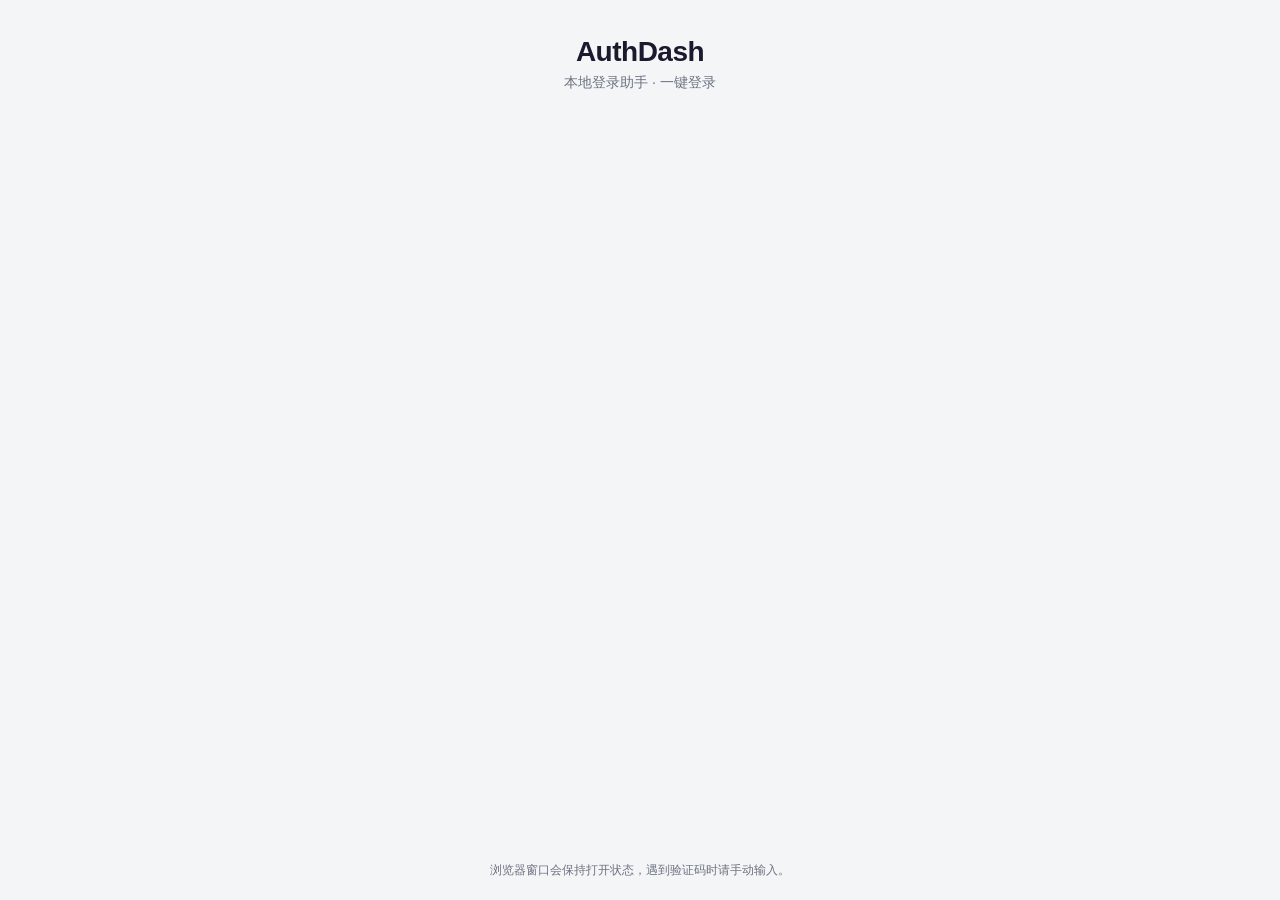
==== templates/index.html @ 9e42726c "feat: 完成 AuthDash 第一版核心资产存盘" ====
<!DOCTYPE html>
<html lang="zh-CN">
<head>
  <meta charset="UTF-8">
  <meta name="viewport" content="width=device-width, initial-scale=1.0">
  <title>AuthDash &middot; 登录助手</title>
  <link rel="stylesheet" href="/static/style.css">
</head>
<body>
  <header>
    <h1>AuthDash</h1>
    <p class="subtitle">本地登录助手 &middot; 一键登录</p>
  </header>

  <main>
    <div class="regions" id="site-regions">
<!-- REGIONS_PLACEHOLDER -->
    </div>
  </main>

  <footer>
    <p>浏览器窗口会保持打开状态，遇到验证码时请手动输入。</p>
  </footer>

  <div id="toast" class="toast hidden"></div>

  <script>
    function showToast(msg, type) {
      const el = document.getElementById('toast');
      el.textContent = msg;
      el.className = 'toast ' + type + ' show';
      setTimeout(() => { el.className = 'toast hidden'; }, 4000);
    }

    function toggleRegion(id) {
      const el = document.getElementById('region-' + id);
      const arrow = document.getElementById('arrow-' + id);
      if (!el) return;
      const isCollapsed = el.classList.toggle('collapsed');
      arrow.textContent = isCollapsed ? '▶' : '▼';
    }

    document.querySelectorAll('.card').forEach(card => {
      card.addEventListener('click', async () => {
        if (card.classList.contains('loading')) return;

        const siteId = card.dataset.siteId;
        const siteType = card.dataset.type;
        const endpoint = siteType === 'app' ? '/api/app-launch/' : '/api/login/';

        card.classList.add('loading');

        try {
          const resp = await fetch(endpoint + encodeURIComponent(siteId), { method: 'POST' });
          const data = await resp.json();
          if (resp.ok) {
            showToast('✅ ' + data.message, 'success');
          } else {
            showToast('❌ ' + (data.detail || '请求失败'), 'error');
          }
        } catch (err) {
          showToast('❌ 网络错误：' + err.message, 'error');
        } finally {
          card.classList.remove('loading');
        }
      });
    });
  </script>
</body>
</html>
---- static/style.css ----
/* ================================================================
   AuthDash — 极简面板样式 v2
   ================================================================ */

:root {
  --bg: #f4f5f7;
  --card-bg: #ffffff;
  --text: #1a1a2e;
  --text-secondary: #6b7280;
  --primary: #4361ee;
  --primary-hover: #3a56d4;
  --orange: #e67e22;
  --orange-hover: #d35400;
  --success: #06d6a0;
  --error: #ef476f;
  --border-radius: 12px;
  --shadow: 0 1px 3px rgba(0,0,0,0.08), 0 1px 2px rgba(0,0,0,0.06);
  --shadow-hover: 0 6px 20px rgba(0,0,0,0.12);
}

* {
  margin: 0;
  padding: 0;
  box-sizing: border-box;
}

body {
  font-family: -apple-system, BlinkMacSystemFont, "Segoe UI", Roboto, "Noto Sans SC", sans-serif;
  background: var(--bg);
  color: var(--text);
  min-height: 100vh;
  display: flex;
  flex-direction: column;
}

/* ---- Header ---- */
header {
  text-align: center;
  padding: 36px 16px 20px;
}

header h1 {
  font-size: 28px;
  font-weight: 700;
  letter-spacing: -0.5px;
}

.subtitle {
  color: var(--text-secondary);
  margin-top: 6px;
  font-size: 14px;
}

/* ---- Main ---- */
main {
  flex: 1;
  max-width: 600px;
  width: 100%;
  margin: 0 auto;
  padding: 0 16px 40px;
}

/* ---- Grid ---- */
.grid {
  display: grid;
  grid-template-columns: repeat(auto-fill, minmax(130px, 1fr));
  gap: 10px;
}

/* ---- Card (clickable tile) ---- */
.card {
  position: relative;
  background: var(--primary);
  color: #fff;
  border-radius: 10px;
  box-shadow: var(--shadow);
  cursor: pointer;
  user-select: none;
  transition: background 0.2s ease, transform 0.15s ease, box-shadow 0.2s ease;
  display: flex;
  align-items: center;
  justify-content: center;
  min-height: 68px;
  padding: 10px 14px;
}

.card:hover {
  background: var(--primary-hover);
  transform: translateY(-2px);
  box-shadow: var(--shadow-hover);
}

.card:active {
  transform: translateY(0);
}

/* ---- Card variant: orange ---- */
.card-orange {
  background: var(--orange);
}

.card-orange:hover {
  background: var(--orange-hover);
}

/* ---- Card loading state ---- */
.card.loading {
  pointer-events: none;
  opacity: 0.7;
}

.card.loading::after {
  content: "";
  width: 20px;
  height: 20px;
  border: 2px solid rgba(255,255,255,0.3);
  border-top-color: #fff;
  border-radius: 50%;
  animation: spin 0.6s linear infinite;
  position: absolute;
}

.card-body {
  text-align: center;
  position: relative;
}

.card-title {
  font-size: 16px;
  font-weight: 600;
  line-height: 1.3;
}

.card-sub {
  font-size: 13px;
  opacity: 0.85;
  margin-top: 1px;
}

/* ---- Regions accordion ---- */
.regions {
  display: flex;
  flex-direction: column;
  gap: 12px;
}

.region {
  background: var(--card-bg);
  border-radius: var(--border-radius);
  box-shadow: var(--shadow);
  overflow: hidden;
}

.region-header {
  display: flex;
  justify-content: space-between;
  align-items: center;
  padding: 12px 16px;
  cursor: pointer;
  user-select: none;
  transition: background 0.15s ease;
}

.region-header:hover {
  background: #f0f1f3;
}

.region-header h2 {
  font-size: 16px;
  font-weight: 600;
}

.region-arrow {
  font-size: 12px;
  color: var(--text-secondary);
}

.region-content {
  padding: 0 16px 16px;
  transition: max-height 0.25s ease, opacity 0.2s ease, padding 0.2s ease;
  max-height: 2000px;
  opacity: 1;
  overflow: hidden;
}

.region-content.collapsed {
  max-height: 0;
  padding-top: 0;
  padding-bottom: 0;
  opacity: 0;
}

.region-empty {
  text-align: center;
  padding: 32px 0;
  color: var(--text-secondary);
  font-size: 13px;
}

/* ---- Toast ---- */
.toast {
  position: fixed;
  bottom: 32px;
  left: 50%;
  transform: translateX(-50%);
  padding: 12px 24px;
  border-radius: 8px;
  font-size: 14px;
  font-weight: 500;
  color: #fff;
  z-index: 999;
  transition: opacity 0.35s ease, transform 0.35s ease;
  pointer-events: none;
}

.toast.hidden {
  opacity: 0;
  transform: translateX(-50%) translateY(12px);
}

.toast.show {
  opacity: 1;
  transform: translateX(-50%) translateY(0);
}

.toast.success {
  background: var(--success);
}

.toast.error {
  background: var(--error);
}

/* ---- Footer ---- */
footer {
  text-align: center;
  padding: 20px 16px;
  color: var(--text-secondary);
  font-size: 12px;
  line-height: 1.6;
}

/* ---- Animations ---- */
@keyframes spin {
  to { transform: rotate(360deg); }
}

/* ---- Responsive ---- */
@media (max-width: 480px) {
  .grid {
    grid-template-columns: 1fr 1fr;
  }
  header h1 {
    font-size: 22px;
  }
}
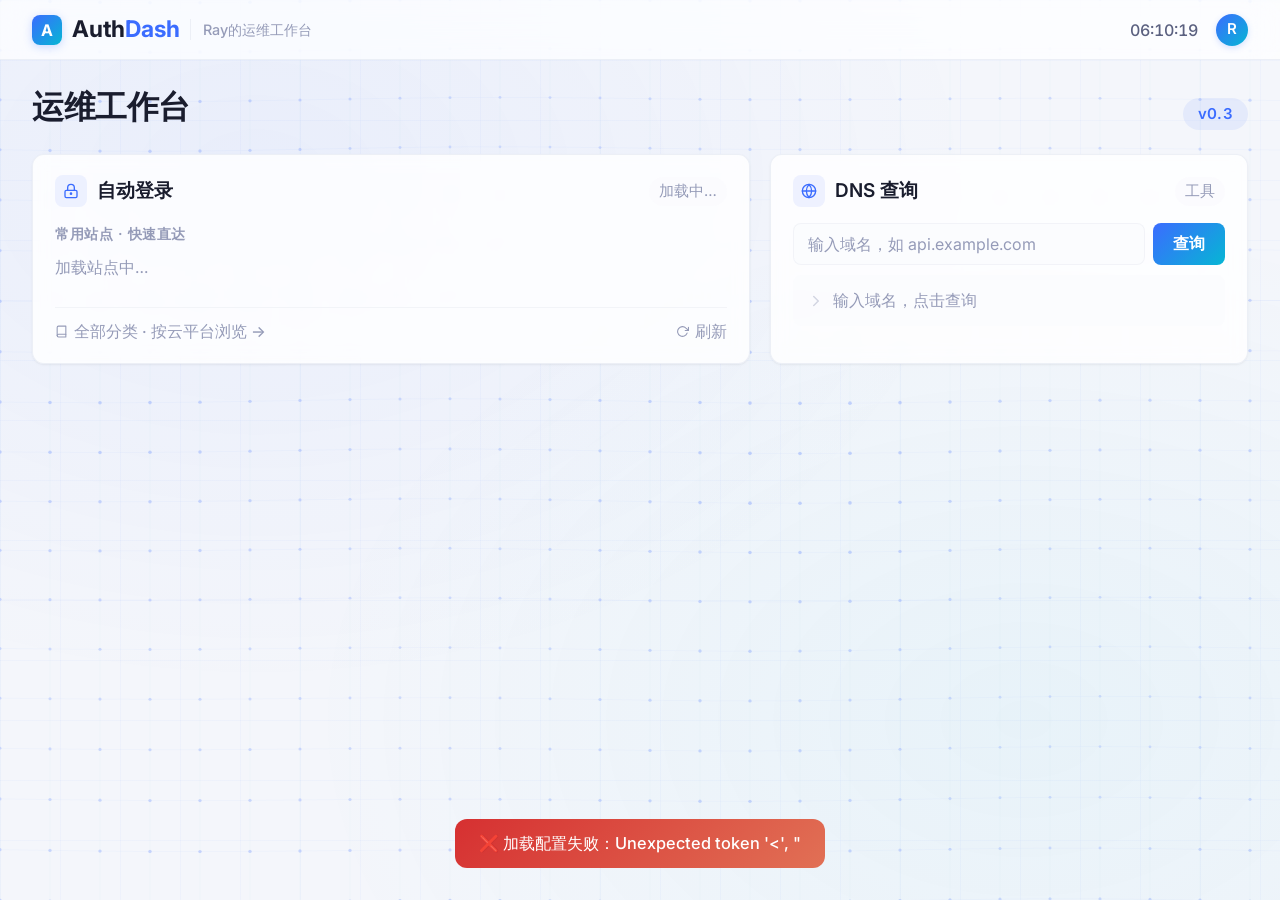
==== commit 6ef4c996: "新增UI设计，增加DNS 查询" ====
--- a/templates/index.html
+++ b/templates/index.html
@@ -1,70 +1,572 @@
 <!DOCTYPE html>
 <html lang="zh-CN">
 <head>
-  <meta charset="UTF-8">
-  <meta name="viewport" content="width=device-width, initial-scale=1.0">
-  <title>AuthDash &middot; 登录助手</title>
-  <link rel="stylesheet" href="/static/style.css">
+<meta charset="UTF-8">
+<meta name="viewport" content="width=device-width, initial-scale=1.0">
+<title>AuthDash · Ray的运维工作台</title>
+<link rel="preconnect" href="https://fonts.googleapis.com">
+<link href="https://fonts.googleapis.com/css2?family=Inter:wght@400;500;600;700;800;900&display=swap" rel="stylesheet">
+<link rel="stylesheet" href="/static/style.css">
 </head>
 <body>
-  <header>
-    <h1>AuthDash</h1>
-    <p class="subtitle">本地登录助手 &middot; 一键登录</p>
+
+<canvas id="wave-canvas"></canvas>
+
+<div id="app">
+  <!-- ===== Topbar ===== -->
+  <header class="topbar">
+    <div class="topbar-left">
+      <div class="logo">
+        <div class="logo-icon">A</div>
+        <span>Auth<span class="accent-text">Dash</span></span>
+        <div class="logo-sub">Ray的运维工作台</div>
+      </div>
+    </div>
+    <div class="topbar-right">
+      <span class="topbar-time" id="clock">--:--:--</span>
+      <div class="topbar-avatar">R</div>
+    </div>
   </header>
 
-  <main>
-    <div class="regions" id="site-regions">
-<!-- REGIONS_PLACEHOLDER -->
+  <!-- ===== Main ===== -->
+  <main class="main">
+
+    <!-- ===== View: Dashboard ===== -->
+    <div id="view-dashboard" class="view active">
+      <div class="page-header">
+        <div>
+          <h1 class="page-title">运维工作台</h1>
+          <p class="page-sub"></p>
+        </div>
+        <div class="page-header-right">
+          <span class="badge">v0.3</span>
+        </div>
+      </div>
+
+      <div class="grid">
+        <!-- Auto-Login -->
+        <div class="card" id="card-autologin">
+          <div class="card-header">
+            <div class="card-title-group">
+              <div class="card-icon">
+                <svg viewBox="0 0 24 24" fill="none" stroke="currentColor" stroke-width="2" stroke-linecap="round" stroke-linejoin="round"><rect x="3" y="11" width="18" height="11" rx="2" ry="2"/><path d="M7 11V7a5 5 0 0110 0v4"/><circle cx="12" cy="16" r="1"/></svg>
+              </div>
+              <div class="card-title">自动登录</div>
+            </div>
+            <span class="card-count" id="autologin-count">加载中…</span>
+          </div>
+          <div class="section-label-sm">常用站点 · 快速直达</div>
+          <div class="site-chips" id="site-chips">
+            <div class="loading-pulse">加载站点中…</div>
+          </div>
+          <div class="card-footer-link">
+            <a id="btn-show-sites">
+              <svg width="14" height="14" viewBox="0 0 24 24" fill="none" stroke="currentColor" stroke-width="2" stroke-linecap="round" stroke-linejoin="round"><path d="M4 19.5A2.5 2.5 0 016.5 17H20"/><path d="M6.5 2H20v20H6.5A2.5 2.5 0 014 19.5v-15A2.5 2.5 0 016.5 2z"/></svg>
+              全部分类 · 按云平台浏览 →
+            </a>
+            <a id="btn-refresh">
+              <svg width="14" height="14" viewBox="0 0 24 24" fill="none" stroke="currentColor" stroke-width="2" stroke-linecap="round" stroke-linejoin="round"><polyline points="23 4 23 10 17 10"/><path d="M20.49 15a9 9 0 11-2.12-9.36L23 10"/></svg>
+              刷新
+            </a>
+          </div>
+        </div>
+
+        <!-- DNS Query -->
+        <div class="card">
+          <div class="card-header">
+            <div class="card-title-group">
+              <div class="card-icon">
+                <svg viewBox="0 0 24 24" fill="none" stroke="currentColor" stroke-width="2" stroke-linecap="round" stroke-linejoin="round"><circle cx="12" cy="12" r="10"/><path d="M2 12h20"/><path d="M12 2a15.3 15.3 0 014 10 15.3 15.3 0 01-4 10 15.3 15.3 0 01-4-10 15.3 15.3 0 014-10z"/></svg>
+              </div>
+              <div class="card-title">DNS 查询</div>
+            </div>
+            <span class="card-count">工具</span>
+          </div>
+          <div class="dns-input-row">
+            <input type="text" id="dns-input" placeholder="输入域名，如 api.example.com">
+            <button class="btn-primary" id="dns-btn">查询</button>
+          </div>
+          <div class="dns-result" id="dns-result">
+            <div class="placeholder">
+              <svg width="18" height="18" viewBox="0 0 24 24" fill="none" stroke="currentColor" stroke-width="2" stroke-linecap="round" stroke-linejoin="round"><polyline points="9 18 15 12 9 6"/></svg>
+              <span>输入域名，点击查询</span>
+            </div>
+          </div>
+        </div>
+      </div>
     </div>
+
+    <!-- ===== View: Site List ===== -->
+    <div id="view-sites" class="view">
+      <div class="page-header">
+        <div class="page-header-left">
+          <a class="back-btn" id="btn-back-dashboard">
+            <svg width="18" height="18" viewBox="0 0 24 24" fill="none" stroke="currentColor" stroke-width="2" stroke-linecap="round" stroke-linejoin="round"><polyline points="15 18 9 12 15 6"/></svg>
+            返回工作台
+          </a>
+          <div>
+            <h1 class="page-title">自动登录</h1>
+            <p class="page-sub">选择站点 · 自动填充凭证</p>
+          </div>
+        </div>
+        <div class="page-header-right">
+          <span class="badge" id="sites-count-badge">-- 站点</span>
+        </div>
+      </div>
+
+      <div class="regions" id="site-regions">
+        <div class="loading-pulse">加载站点列表…</div>
+      </div>
+    </div>
+
   </main>
 
-  <footer>
-    <p>浏览器窗口会保持打开状态，遇到验证码时请手动输入。</p>
-  </footer>
-
-  <div id="toast" class="toast hidden"></div>
-
-  <script>
-    function showToast(msg, type) {
-      const el = document.getElementById('toast');
-      el.textContent = msg;
-      el.className = 'toast ' + type + ' show';
-      setTimeout(() => { el.className = 'toast hidden'; }, 4000);
-    }
-
-    function toggleRegion(id) {
-      const el = document.getElementById('region-' + id);
-      const arrow = document.getElementById('arrow-' + id);
-      if (!el) return;
-      const isCollapsed = el.classList.toggle('collapsed');
-      arrow.textContent = isCollapsed ? '▶' : '▼';
-    }
-
-    document.querySelectorAll('.card').forEach(card => {
-      card.addEventListener('click', async () => {
-        if (card.classList.contains('loading')) return;
-
-        const siteId = card.dataset.siteId;
-        const siteType = card.dataset.type;
-        const endpoint = siteType === 'app' ? '/api/app-launch/' : '/api/login/';
-
-        card.classList.add('loading');
-
-        try {
-          const resp = await fetch(endpoint + encodeURIComponent(siteId), { method: 'POST' });
-          const data = await resp.json();
-          if (resp.ok) {
-            showToast('✅ ' + data.message, 'success');
-          } else {
-            showToast('❌ ' + (data.detail || '请求失败'), 'error');
-          }
-        } catch (err) {
-          showToast('❌ 网络错误：' + err.message, 'error');
-        } finally {
-          card.classList.remove('loading');
+<!-- Toast -->
+<div id="toast" class="toast hidden"></div>
+
+<script>
+// ============================================================
+//  Wave Canvas — interactive particle mesh with click ripples
+// ============================================================
+(function() {
+  const canvas = document.getElementById('wave-canvas');
+  const ctx = canvas.getContext('2d');
+
+  let W, H, cols, rows;
+  let points = [];
+  let ripples = [];
+  let time = 0;
+  let mouseX = -9999, mouseY = -9999;
+
+  const SPACING = 50;
+
+  function resize() {
+    W = canvas.width = window.innerWidth;
+    H = canvas.height = window.innerHeight;
+    cols = Math.floor(W / SPACING) + 2;
+    rows = Math.floor(H / SPACING) + 2;
+    points = [];
+    for (let r = 0; r <= rows; r++) {
+      for (let c = 0; c <= cols; c++) {
+        points.push({ ox: c * SPACING, oy: r * SPACING, z: 0, vz: 0 });
+      }
+    }
+  }
+
+  function addRipple(x, y, strength) {
+    ripples.push({
+      cx: x, cy: y, radius: 0,
+      maxRadius: 200 + Math.random() * 40,
+      strength: strength || 5,
+      speed: 0.6 + Math.random() * 0.4,
+    });
+    if (ripples.length > 6) ripples.shift();
+  }
+
+  function update() {
+    time += 0.005;
+
+    // Phase 1: compute target Z
+    for (const p of points) {
+      const dx = p.ox - W / 2;
+      const dy = p.oy - H / 2;
+      p.targetZ =
+        Math.sin(dx * 0.01 + time * 1.5) * 1.8 +
+        Math.cos(dy * 0.012 + time * 1.8) * 1.5 +
+        Math.sin((dx + dy) * 0.006 + time * 1.0) * 1.2;
+
+      const md = Math.sqrt((p.ox - mouseX) ** 2 + (p.oy - mouseY) ** 2);
+      if (md < 120) {
+        p.targetZ += Math.cos(md * 0.02) * 3 * (1 - md / 120);
+      }
+
+      for (const rip of ripples) {
+        const rd = Math.sqrt((p.ox - rip.cx) ** 2 + (p.oy - rip.cy) ** 2);
+        const rDist = rd - rip.radius;
+        if (rDist > -50 && rDist < 50) {
+          const f = Math.max(0, 1 - Math.abs(rDist) / 50);
+          p.targetZ += Math.sin(rd * 0.04 + rip.radius * 0.015) * rip.strength * f;
         }
+      }
+    }
+
+    // Phase 2: neighbour coupling
+    for (let r = 0; r <= rows; r++) {
+      for (let c = 0; c <= cols; c++) {
+        const p = points[r * (cols + 1) + c];
+        if (!p) continue;
+        let pull = 0, n = 0;
+        if (r > 0)    { pull += points[(r-1)*(cols+1)+c].z - p.z; n++; }
+        if (r < rows) { pull += points[(r+1)*(cols+1)+c].z - p.z; n++; }
+        if (c > 0)    { pull += points[r*(cols+1)+c-1].z - p.z;   n++; }
+        if (c < cols) { pull += points[r*(cols+1)+c+1].z - p.z;   n++; }
+        if (n > 0) p.targetZ += (pull / n) * 0.12;
+      }
+    }
+
+    // Phase 3: spring physics
+    for (const p of points) {
+      p.vz += (p.targetZ - p.z) * 0.06;
+      p.vz *= 0.94;
+      p.z += p.vz;
+    }
+
+    // Update ripples
+    for (let i = ripples.length - 1; i >= 0; i--) {
+      ripples[i].radius += ripples[i].speed;
+      ripples[i].strength *= 0.996;
+      if (ripples[i].radius > ripples[i].maxRadius || ripples[i].strength < 0.3) {
+        ripples.splice(i, 1);
+      }
+    }
+  }
+
+  function draw() {
+    ctx.clearRect(0, 0, W, H);
+
+    // Connections
+    for (let r = 0; r < rows; r++) {
+      for (let c = 0; c < cols; c++) {
+        const idx = r * (cols + 1) + c;
+        const p = points[idx];
+        if (!p) continue;
+
+        const pr = points[idx + 1];
+        if (pr) {
+          const dz = p.z - pr.z;
+          const op = Math.max(0, 0.3 - Math.abs(dz) * 0.02);
+          ctx.beginPath();
+          ctx.moveTo(p.ox, p.oy + p.z);
+          ctx.lineTo(pr.ox, pr.oy + pr.z);
+          ctx.strokeStyle = `rgba(59,108,255,${op * 0.2})`;
+          ctx.lineWidth = 0.5;
+          ctx.stroke();
+        }
+
+        const pd = points[idx + cols + 1];
+        if (pd) {
+          const dz = p.z - pd.z;
+          const op = Math.max(0, 0.3 - Math.abs(dz) * 0.02);
+          ctx.beginPath();
+          ctx.moveTo(p.ox, p.oy + p.z);
+          ctx.lineTo(pd.ox, pd.oy + pd.z);
+          ctx.strokeStyle = `rgba(6,182,212,${op * 0.17})`;
+          ctx.lineWidth = 0.5;
+          ctx.stroke();
+        }
+      }
+    }
+
+    // Points
+    for (const p of points) {
+      const opacity = 0.3 + (p.z + 6) / 18 * 0.4;
+      const size = 1.2 + (p.z + 6) / 18 * 1.2;
+      ctx.beginPath();
+      ctx.arc(p.ox, p.oy + p.z, size, 0, Math.PI * 2);
+      ctx.fillStyle = `rgba(59,108,255,${opacity * 0.5})`;
+      ctx.fill();
+    }
+  }
+
+  function loop() {
+    update();
+    draw();
+    requestAnimationFrame(loop);
+  }
+
+  window.addEventListener('resize', resize);
+
+  document.addEventListener('click', (e) => {
+    addRipple(e.clientX, e.clientY);
+  });
+
+  document.addEventListener('mousemove', (e) => {
+    mouseX = e.clientX;
+    mouseY = e.clientY;
+  });
+  document.addEventListener('mouseleave', () => {
+    mouseX = -9999;
+    mouseY = -9999;
+  });
+
+  document.addEventListener('touchmove', (e) => {
+    const t = e.touches[0];
+    mouseX = t.clientX;
+    mouseY = t.clientY;
+  }, { passive: true });
+  document.addEventListener('touchend', () => {
+    mouseX = -9999;
+    mouseY = -9999;
+  });
+
+  resize();
+  loop();
+})();
+
+// ===== ===== ===== ===== ===== ===== ===== =====
+//  App State
+// ===== ===== ===== ===== ===== ===== ===== =====
+let configData = [];
+
+// ===== ===== ===== ===== ===== ===== ===== =====
+//  Helpers
+// ===== ===== ===== ===== ===== ===== ===== =====
+function showToast(msg, type) {
+  const el = document.getElementById('toast');
+  el.innerHTML = msg;
+  el.className = 'toast ' + type + ' show';
+  clearTimeout(el._timer);
+  el._timer = setTimeout(() => { el.className = 'toast hidden'; }, 4000);
+}
+
+function escapeHtml(str) {
+  const d = document.createElement('div');
+  d.textContent = str;
+  return d.innerHTML;
+}
+
+const REGION_COLORS = { 'shouxinyun':'#3b82f6','aliyun':'#f59e0b','wuhan_xinchuang':'#10b981','tencent_cloud':'#8b5cf6' };
+const REGION_LABELS = { 'shouxinyun':'首信云','aliyun':'阿里云','wuhan_xinchuang':'武汉信创','tencent_cloud':'腾讯云' };
+function regionColor(id) { return REGION_COLORS[id] || '#8892a8'; }
+function regionLabel(id) { return REGION_LABELS[id] || id; }
+
+// ===== ===== ===== ===== ===== ===== ===== =====
+//  Clock
+// ===== ===== ===== ===== ===== ===== ===== =====
+function tick() {
+  document.getElementById('clock').textContent = new Date().toLocaleTimeString('zh-CN', { hour12: false });
+}
+tick(); setInterval(tick, 1000);
+
+// ===== ===== ===== ===== ===== ===== ===== =====
+//  View Switching
+// ===== ===== ===== ===== ===== ===== ===== =====
+function showView(name) {
+  document.querySelectorAll('.view').forEach(v => v.classList.remove('active'));
+  document.getElementById('view-' + name).classList.add('active');
+}
+
+document.getElementById('btn-show-sites').addEventListener('click', () => {
+  renderSiteList();
+  showView('sites');
+});
+
+document.getElementById('btn-back-dashboard').addEventListener('click', () => {
+  showView('dashboard');
+});
+
+// ===== ===== ===== ===== ===== ===== ===== =====
+//  Load Config & Render Dashboard
+// ===== ===== ===== ===== ===== ===== ===== =====
+async function loadConfig() {
+  try {
+    const resp = await fetch('/api/config');
+    configData = await resp.json();
+    renderDashboard();
+  } catch (e) {
+    showToast('❌ 加载配置失败：' + e.message, 'error');
+  }
+}
+
+function renderDashboard() {
+  let totalSites = 0;
+  const allChips = [];
+
+  for (const region of configData) {
+    for (const site of (region.sites || [])) {
+      if (site.type === 'app') continue;
+      totalSites++;
+      allChips.push({
+        sid: site.id,
+        sname: site.name || site.id,
+        rid: region.id,
+        color: REGION_COLORS[region.id] || '#8892a8',
+        rlabel: REGION_LABELS[region.id] || region.id,
       });
+    }
+  }
+
+  document.getElementById('autologin-count').textContent = configData.length + ' 平台 · ' + totalSites + ' 站点';
+
+  const chipsContainer = document.getElementById('site-chips');
+  chipsContainer.innerHTML = '';
+  const maxChips = 8;
+  allChips.forEach((ch, i) => {
+    const div = document.createElement('div');
+    div.className = 'site-chip' + (i >= maxChips ? ' chip-hidden' : '');
+    div.innerHTML = `<span class="chip-dot" style="background:${ch.color}"></span>
+      ${escapeHtml(ch.sname)}
+      <span class="region-tag">${escapeHtml(ch.rlabel)}</span>`;
+    div.addEventListener('click', () => doLogin(ch.sid));
+    chipsContainer.appendChild(div);
+  });
+  if (allChips.length > maxChips) {
+    const more = document.createElement('div');
+    more.className = 'site-chip chip-more';
+    more.textContent = `+${allChips.length - maxChips} 更多`;
+    more.addEventListener('click', () => {
+      renderSiteList();
+      showView('sites');
     });
-  </script>
+    chipsContainer.appendChild(more);
+  }
+}
+
+// ===== ===== ===== ===== ===== ===== ===== =====
+//  Site List View
+// ===== ===== ===== ===== ===== ===== ===== =====
+function renderSiteList(highlightId) {
+  const container = document.getElementById('site-regions');
+  container.innerHTML = '';
+
+  let total = 0;
+  for (const region of configData) {
+    const sites = region.sites || [];
+    const webSites = sites.filter(s => s.type !== 'app');
+    if (webSites.length === 0) continue;
+    total += webSites.length;
+
+    const isHighlight = highlightId && region.id === highlightId;
+    const section = document.createElement('div');
+    section.className = 'region' + (isHighlight ? ' region-highlight' : '');
+    section.dataset.regionId = region.id;
+
+    const color = REGION_COLORS[region.id] || '#8892a8';
+    const rname = region.name || region.id;
+
+    let cardsHtml = '';
+    for (const site of webSites) {
+      const sid = escapeHtml(site.id);
+      const sname = escapeHtml(site.name || sid);
+      const isOrange = site.color === 'orange' ? ' card-orange' : '';
+      cardsHtml += `<div class="card${isOrange}" data-site-id="${sid}" data-type="web">
+        <div class="card-body">
+          <div class="card-title">${sname}</div>
+        </div>
+      </div>`;
+    }
+
+    section.innerHTML = `
+      <div class="region-header" data-region="${region.id}">
+        <h2><span class="region-dot" style="background:${color}"></span> ${escapeHtml(rname)}</h2>
+        <div class="region-header-right">
+          <span class="region-count">${webSites.length} 站点</span>
+          <span class="region-arrow" id="arrow-${region.id}">▼</span>
+        </div>
+      </div>
+      <div class="region-content" id="region-${region.id}">
+        <div class="grid-sites">${cardsHtml}</div>
+      </div>`;
+
+    container.appendChild(section);
+
+    const header = section.querySelector('.region-header');
+    header.addEventListener('click', () => {
+      const content = document.getElementById('region-' + region.id);
+      const arrow = document.getElementById('arrow-' + region.id);
+      const collapsed = content.classList.toggle('collapsed');
+      arrow.textContent = collapsed ? '▶' : '▼';
+    });
+  }
+
+  document.getElementById('sites-count-badge').textContent = total + ' 站点';
+
+  if (highlightId) {
+    const target = document.getElementById('region-' + highlightId);
+    if (target) target.scrollIntoView({ behavior: 'smooth', block: 'start' });
+  }
+
+  attachCardHandlers();
+}
+
+function attachCardHandlers() {
+  document.querySelectorAll('#view-sites .card').forEach(card => {
+    card.addEventListener('click', async () => {
+      if (card.classList.contains('loading')) return;
+      const siteId = card.dataset.siteId;
+      await doLogin(siteId);
+    });
+  });
+}
+
+// ===== ===== ===== ===== ===== ===== ===== =====
+//  Login
+// ===== ===== ===== ===== ===== ===== ===== =====
+async function doLogin(siteId) {
+  const cards = document.querySelectorAll(`.card[data-site-id="${siteId}"]`);
+  cards.forEach(c => c.classList.add('loading'));
+
+  try {
+    const resp = await fetch('/api/login/' + encodeURIComponent(siteId), { method: 'POST' });
+    const data = await resp.json();
+    if (resp.ok) {
+      showToast('✅ ' + data.message, 'success');
+    } else {
+      showToast('❌ ' + (data.detail || '请求失败'), 'error');
+    }
+  } catch (e) {
+    showToast('❌ 网络错误：' + e.message, 'error');
+  } finally {
+    cards.forEach(c => c.classList.remove('loading'));
+  }
+}
+
+//  DNS Query
+async function doDnsQuery() {
+  const domain = document.getElementById('dns-input').value.trim();
+  if (!domain) {
+    showToast('⚠️ 请输入域名', 'error');
+    return;
+  }
+
+  const resultEl = document.getElementById('dns-result');
+  resultEl.innerHTML = '<div class="loading-pulse">查询中…</div>';
+
+  try {
+    const resp = await fetch('/api/dns/query', {
+      method: 'POST',
+      headers: { 'Content-Type': 'application/json' },
+      body: JSON.stringify({ domain })
+    });
+    const data = await resp.json();
+
+    if (!resp.ok) {
+      resultEl.innerHTML = `<div class="dns-error">❌ ${escapeHtml(data.detail || '查询失败')}</div>`;
+      return;
+    }
+
+    if (!data.records || data.records.length === 0) {
+      resultEl.innerHTML = `<div class="dns-empty">没有找到任何记录</div>`;
+      return;
+    }
+
+    let html = `<div class="dns-meta">${escapeHtml(domain)} · ${data.records.length} 条记录</div>`;
+    for (const r of data.records) {
+      const ttl = r.ttl ? ` TTL=${r.ttl}` : '';
+      const badge = r.rtype ? `<span class="dns-badge">${r.rtype}</span>` : '';
+      html += `<div class="dns-record">${badge}<span class="dns-val">${escapeHtml(r.value)}</span><span class="dns-ttl">${ttl}</span></div>`;
+    }
+    resultEl.innerHTML = html;
+  } catch (e) {
+    resultEl.innerHTML = `<div class="dns-error">❌ 网络错误：${escapeHtml(e.message)}</div>`;
+  }
+}
+
+document.getElementById('dns-btn').addEventListener('click', doDnsQuery);
+document.getElementById('dns-input').addEventListener('keydown', e => {
+  if (e.key === 'Enter') doDnsQuery();
+});
+
+// Refresh button
+document.getElementById('btn-refresh').addEventListener('click', () => {
+  renderDashboard();
+  showToast('🔄 已刷新', 'success');
+});
+
+// ===== ===== ===== ===== ===== ===== ===== =====
+//  Init
+// ===== ===== ===== ===== ===== ===== ===== =====
+loadConfig();
+</script>
 </body>
 </html>
--- a/static/style.css
+++ b/static/style.css
@@ -1,256 +1,513 @@
-/* ================================================================
-   AuthDash — 极简面板样式 v2
-   ================================================================ */
-
+/* ============================================================
+   AuthDash — Light Tech Theme
+   ============================================================ */
 :root {
-  --bg: #f4f5f7;
-  --card-bg: #ffffff;
-  --text: #1a1a2e;
-  --text-secondary: #6b7280;
-  --primary: #4361ee;
-  --primary-hover: #3a56d4;
-  --orange: #e67e22;
-  --orange-hover: #d35400;
-  --success: #06d6a0;
-  --error: #ef476f;
-  --border-radius: 12px;
-  --shadow: 0 1px 3px rgba(0,0,0,0.08), 0 1px 2px rgba(0,0,0,0.06);
-  --shadow-hover: 0 6px 20px rgba(0,0,0,0.12);
-}
-
-* {
-  margin: 0;
-  padding: 0;
-  box-sizing: border-box;
-}
-
+  --bg: #f4f6fb;
+  --bg-card: rgba(255,255,255,0.82);
+  --bg-elevated: rgba(250,251,254,0.8);
+  --bg-glass: rgba(255,255,255,0.72);
+  --border: rgba(226,230,240,0.6);
+  --border-light: rgba(238,240,246,0.7);
+  --text: #1a1d2e;
+  --text-secondary: #5b6180;
+  --text-muted: #959bb8;
+  --accent: #3b6cff;
+  --accent-light: #6b8fff;
+  --accent-bg: rgba(59,108,255,0.08);
+  --gradient-1: #3b6cff;
+  --gradient-2: #06b6d4;
+  --shadow-sm: 0 1px 3px rgba(0,0,0,0.04), 0 1px 2px rgba(0,0,0,0.03);
+  --shadow-md: 0 4px 16px rgba(0,0,0,0.05), 0 2px 8px rgba(0,0,0,0.03);
+  --radius: 12px;
+  --radius-lg: 18px;
+  --radius-full: 999px;
+}
+
+*, *::before, *::after { box-sizing: border-box; margin: 0; padding: 0; }
+html { font-size: 20px; }
 body {
-  font-family: -apple-system, BlinkMacSystemFont, "Segoe UI", Roboto, "Noto Sans SC", sans-serif;
+  font-family: 'Inter', -apple-system, 'Segoe UI', Roboto, sans-serif;
   background: var(--bg);
   color: var(--text);
   min-height: 100vh;
-  display: flex;
-  flex-direction: column;
-}
-
-/* ---- Header ---- */
-header {
-  text-align: center;
-  padding: 36px 16px 20px;
-}
-
-header h1 {
-  font-size: 28px;
-  font-weight: 700;
+  line-height: 1.5;
+  -webkit-font-smoothing: antialiased;
+  overflow-x: hidden;
+}
+
+::-webkit-scrollbar { width: 4px; }
+::-webkit-scrollbar-track { background: transparent; }
+::-webkit-scrollbar-thumb { background: var(--border); border-radius: 4px; }
+::selection { background: rgba(59,108,255,0.15); }
+
+/* ===== Body background ===== */
+body::before {
+  content: '';
+  position: fixed;
+  inset: 0;
+  background-image:
+    radial-gradient(ellipse at 20% 20%, rgba(59,108,255,0.06) 0%, transparent 50%),
+    radial-gradient(ellipse at 80% 80%, rgba(6,182,212,0.05) 0%, transparent 50%);
+  pointer-events: none;
+  z-index: 0;
+}
+body::after {
+  content: '';
+  position: fixed;
+  inset: 0;
+  background-image: linear-gradient(rgba(59,108,255,0.03) 1px, transparent 1px),
+                    linear-gradient(90deg, rgba(59,108,255,0.03) 1px, transparent 1px);
+  background-size: 60px 60px;
+  pointer-events: none;
+  z-index: 0;
+}
+
+/* ===== Wave Canvas ===== */
+#wave-canvas {
+  position: fixed;
+  top: 0; left: 0;
+  width: 100vw; height: 100vh;
+  z-index: 0;
+  pointer-events: none;
+}
+
+/* ===== Layout ===== */
+#app { position: relative; z-index: 1; display: flex; flex-direction: column; min-height: 100vh; }
+.main { flex: 1; padding: 28px 32px 40px; max-width: 1280px; margin: 0 auto; width: 100%; }
+
+/* ===== Views ===== */
+.view { display: none; }
+.view.active { display: block; }
+
+/* ===== Topbar ===== */
+.topbar {
+  display: flex; align-items: center; justify-content: space-between;
+  padding: 0 32px; height: 60px;
+  background: var(--bg-glass);
+  backdrop-filter: blur(16px) saturate(180%);
+  -webkit-backdrop-filter: blur(16px) saturate(180%);
+  border-bottom: 1px solid var(--border);
+  flex-shrink: 0;
+}
+.topbar-left { display: flex; align-items: center; gap: 14px; }
+.logo {
+  display: flex; align-items: center; gap: 10px;
+  font-size: 1.15rem; font-weight: 700;
+}
+.logo-icon {
+  width: 30px; height: 30px;
+  background: linear-gradient(135deg, var(--gradient-1), var(--gradient-2));
+  border-radius: 8px;
+  display: flex; align-items: center; justify-content: center;
+  color: #fff; font-size: 16px; font-weight: 700;
+  box-shadow: 0 2px 8px rgba(59,108,255,0.25);
+  flex-shrink: 0;
+}
+.accent-text { color: var(--accent); }
+.logo-sub {
+  font-size: 0.72rem; font-weight: 500;
+  color: var(--text-muted);
+  padding-left: 12px;
+  border-left: 1px solid var(--border);
+}
+.topbar-right { display: flex; align-items: center; gap: 18px; }
+.topbar-time {
+  font-size: 0.8rem; color: var(--text-secondary);
+  font-weight: 500;
+  font-variant-numeric: tabular-nums;
+}
+.topbar-avatar {
+  width: 32px; height: 32px; border-radius: 50%;
+  background: linear-gradient(135deg, var(--gradient-1), var(--gradient-2));
+  display: flex; align-items: center; justify-content: center;
+  color: #fff; font-size: 0.75rem; font-weight: 600;
+  box-shadow: 0 2px 6px rgba(59,108,255,0.2);
+  flex-shrink: 0;
+}
+
+/* ===== Page Header ===== */
+.page-header {
+  display: flex; align-items: flex-end; justify-content: space-between;
+  margin-bottom: 24px;
+}
+.page-header-left {
+  display: flex; align-items: center; gap: 20px;
+}
+.page-title {
+  font-size: 1.6rem; font-weight: 800;
   letter-spacing: -0.5px;
-}
-
-.subtitle {
+  line-height: 1.2;
+}
+.page-sub {
+  font-size: 0.85rem; color: var(--text-muted);
+  margin-top: 4px;
+}
+.page-header-right {
+  display: flex; align-items: center; gap: 12px;
+  font-size: 0.78rem; color: var(--text-muted);
+}
+.badge {
+  display: inline-flex; align-items: center;
+  padding: 4px 14px;
+  background: var(--accent-bg);
+  color: var(--accent);
+  font-size: 0.75rem; font-weight: 600;
+  border-radius: var(--radius-full);
+  letter-spacing: 0.3px;
+  border: 1px solid transparent;
+}
+
+.back-btn {
+  display: flex; align-items: center; gap: 4px;
+  font-size: 0.78rem; font-weight: 500;
+  color: var(--text-muted);
+  cursor: pointer; user-select: none;
+  transition: color 0.15s;
+  padding: 6px 10px; border-radius: var(--radius);
+  white-space: nowrap;
+}
+.back-btn:hover { color: var(--accent); background: var(--accent-bg); }
+
+/* ===== Grid ===== */
+.grid { display: grid; grid-template-columns: 1.5fr 1fr; gap: 20px; }
+
+/* ===== Card ===== */
+.card {
+  background: var(--bg-card);
+  border: 1px solid var(--border);
+  border-radius: var(--radius);
+  padding: 20px 22px;
+  box-shadow: var(--shadow-sm);
+  backdrop-filter: blur(8px);
+  -webkit-backdrop-filter: blur(8px);
+  transition: box-shadow 0.25s, transform 0.2s;
+}
+.card:hover {
+  box-shadow: var(--shadow-md);
+  transform: translateY(-1px);
+}
+.card-header {
+  display: flex; align-items: center; justify-content: space-between;
+  margin-bottom: 16px;
+}
+.card-title-group { display: flex; align-items: center; gap: 10px; }
+.card-icon {
+  width: 32px; height: 32px; flex-shrink: 0;
+  border-radius: 8px;
+  background: var(--accent-bg);
+  display: flex; align-items: center; justify-content: center;
+  color: var(--accent);
+}
+.card-icon svg { width: 16px; height: 16px; }
+.card-title { font-size: 0.95rem; font-weight: 600; }
+.card-count {
+  font-size: 0.75rem; color: var(--text-muted);
+  background: var(--bg-elevated);
+  padding: 3px 10px;
+  border-radius: var(--radius-full);
+  white-space: nowrap;
+}
+
+/* ===== Section Label ===== */
+.section-label-sm {
+  font-size: 0.72rem; font-weight: 600;
+  color: var(--text-muted);
+  text-transform: uppercase;
+  letter-spacing: 0.5px;
+  margin-bottom: 10px;
+}
+
+/* ===== Loading Pulse ===== */
+.loading-pulse {
+  font-size: 0.8rem; color: var(--text-muted);
+  animation: pulse 1.5s ease-in-out infinite;
+}
+@keyframes pulse {
+  0%, 100% { opacity: 0.3; }
+  50% { opacity: 0.8; }
+}
+
+/* ===== Site Chips ===== */
+.site-chips { display: flex; flex-wrap: wrap; gap: 8px; min-height: 38px; }
+.site-chip {
+  display: inline-flex; align-items: center; gap: 6px;
+  padding: 7px 14px;
+  background: rgba(250,251,254,0.7);
+  border: 1px solid var(--border-light);
+  border-radius: var(--radius-full);
+  font-size: 0.78rem; font-weight: 500;
   color: var(--text-secondary);
-  margin-top: 6px;
-  font-size: 14px;
-}
-
-/* ---- Main ---- */
-main {
-  flex: 1;
-  max-width: 600px;
-  width: 100%;
-  margin: 0 auto;
-  padding: 0 16px 40px;
-}
-
-/* ---- Grid ---- */
-.grid {
+  cursor: pointer; user-select: none;
+  transition: all 0.15s;
+}
+.site-chip:hover {
+  border-color: var(--accent);
+  color: var(--accent);
+  background: var(--accent-bg);
+  box-shadow: 0 0 0 3px rgba(59,108,255,0.08);
+}
+.site-chip.chip-hidden { display: none; }
+.site-chip.chip-more {
+  background: var(--accent-bg);
+  color: var(--accent);
+  border-color: transparent;
+  font-weight: 600;
+}
+.chip-dot { width: 6px; height: 6px; border-radius: 50%; flex-shrink: 0; }
+.site-chip .region-tag {
+  font-size: 0.6rem; font-weight: 500;
+  padding: 1px 6px;
+  background: rgba(255,255,255,0.6);
+  border-radius: 4px;
+  color: var(--text-muted);
+  white-space: nowrap;
+}
+
+/* ===== Tech Divider ===== */
+.tech-line {
+  height: 2px;
+  background: linear-gradient(90deg, transparent 0%, var(--gradient-1) 20%, var(--gradient-2) 50%, var(--gradient-1) 80%, transparent 100%);
+  opacity: 0.25;
+  margin: 14px 0 12px 0;
+  border-radius: 1px;
+}
+
+/* ===== Card Footer Link ===== */
+.card-footer-link {
+  display: flex; align-items: center; justify-content: space-between;
+  margin-top: 14px;
+  padding-top: 12px;
+  border-top: 1px solid var(--border-light);
+}
+.card-footer-link a {
+  display: inline-flex; align-items: center; gap: 6px;
+  font-size: 0.78rem; font-weight: 500;
+  color: var(--text-muted);
+  cursor: pointer; user-select: none;
+  text-decoration: none;
+  transition: color 0.15s;
+}
+.card-footer-link a:hover { color: var(--accent); }
+.card-footer-link a svg { width: 13px; height: 13px; }
+
+/* ===== Quick Actions ===== */
+.quick-actions {
+  display: flex; gap: 8px;
+}
+.qa-btn {
+  display: flex; align-items: center; gap: 6px;
+  padding: 8px 14px;
+  background: rgba(250,251,254,0.7);
+  border: 1px solid var(--border-light);
+  border-radius: 8px;
+  font-size: 0.78rem; font-weight: 500;
+  color: var(--text-secondary);
+  cursor: pointer; user-select: none;
+  transition: all 0.15s;
+}
+.qa-btn:hover {
+  background: var(--accent-bg);
+  border-color: var(--accent);
+  color: var(--accent);
+}
+.qa-btn svg { width: 14px; height: 14px; }
+
+/* ===== DNS ===== */
+.dns-input-row { display: flex; gap: 8px; margin-bottom: 10px; }
+.dns-input-row input {
+  flex: 1; padding: 10px 14px;
+  border: 1px solid var(--border-light);
+  border-radius: 8px;
+  font-size: 0.8rem; font-family: inherit;
+  background: rgba(250,251,254,0.7);
+  color: var(--text);
+  outline: none;
+  transition: border-color 0.15s;
+}
+.dns-input-row input::placeholder { color: var(--text-muted); }
+.dns-input-row input:focus { border-color: var(--accent); box-shadow: 0 0 0 3px rgba(59,108,255,0.08); }
+
+.btn-primary {
+  padding: 10px 20px;
+  background: linear-gradient(135deg, var(--gradient-1), var(--gradient-2));
+  color: #fff;
+  border: none;
+  border-radius: 8px;
+  font-size: 0.8rem; font-weight: 600;
+  cursor: pointer;
+  transition: opacity 0.15s, box-shadow 0.15s;
+  white-space: nowrap;
+  font-family: inherit;
+}
+.btn-primary:hover {
+  opacity: 0.9;
+  box-shadow: 0 4px 12px rgba(59,108,255,0.3);
+}
+.btn-primary:active { opacity: 0.85; }
+
+.dns-types { display: flex; gap: 6px; margin-bottom: 12px; flex-wrap: wrap; }
+.dns-type-pill {
+  padding: 4px 12px; border-radius: 6px;
+  font-size: 0.75rem; font-weight: 500;
+  background: rgba(250,251,254,0.7);
+  color: var(--text-muted);
+  cursor: pointer; user-select: none;
+  transition: all 0.15s;
+  border: 1px solid transparent;
+}
+.dns-type-pill:hover {
+  color: var(--text-secondary);
+  border-color: var(--border);
+}
+.dns-type-pill.active {
+  background: var(--accent-bg);
+  color: var(--accent);
+  border-color: var(--accent);
+  font-weight: 600;
+}
+.dns-result {
+  background: rgba(250,251,254,0.6);
+  border-radius: 8px;
+  padding: 12px 14px;
+  min-height: 44px;
+  font-size: 0.82rem;
+  font-family: 'SF Mono', 'Fira Code', 'Consolas', monospace;
+  line-height: 1.6;
+}
+.dns-result .placeholder {
+  display: flex; align-items: center; gap: 8px;
+  color: var(--text-muted);
+  font-family: 'Inter', sans-serif;
+}
+.dns-result .placeholder svg { opacity: 0.4; flex-shrink: 0; }
+.dns-meta {
+  font-size: 0.72rem; color: var(--text-muted);
+  margin-bottom: 6px; padding-bottom: 6px;
+  border-bottom: 1px solid var(--border-light);
+  font-family: 'Inter', sans-serif;
+}
+.dns-record {
+  display: flex; justify-content: space-between; align-items: center;
+  padding: 3px 0;
+}
+.dns-record + .dns-record { border-top: 1px solid var(--border-light); }
+.dns-val { color: var(--accent); word-break: break-all; font-weight: 500; }
+.dns-ttl { font-size: 0.7rem; color: var(--text-muted); flex-shrink: 0; margin-left: 12px; }
+.dns-error { color: #e74c3c; font-family: 'Inter', sans-serif; }
+.dns-empty { color: var(--text-muted); font-family: 'Inter', sans-serif; }
+
+/* ===== Regions / Site List ===== */
+.regions { display: flex; flex-direction: column; gap: 12px; }
+.region {
+  background: var(--bg-card);
+  border: 1px solid var(--border);
+  border-radius: var(--radius);
+  overflow: hidden;
+  backdrop-filter: blur(8px);
+  -webkit-backdrop-filter: blur(8px);
+  transition: border-color 0.2s;
+}
+.region:hover { border-color: var(--border); }
+.region-highlight {
+  border-color: rgba(59,108,255,0.2);
+  box-shadow: 0 0 20px rgba(59,108,255,0.05);
+}
+
+.region-header {
+  display: flex; justify-content: space-between; align-items: center;
+  padding: 14px 20px; cursor: pointer; user-select: none;
+  transition: background 0.15s;
+}
+.region-header:hover { background: var(--accent-bg); }
+.region-header h2 {
+  font-size: 0.9rem; font-weight: 600;
+  display: flex; align-items: center; gap: 8px;
+}
+.region-dot { width: 8px; height: 8px; border-radius: 50%; flex-shrink: 0; }
+.region-header-right { display: flex; align-items: center; gap: 12px; }
+.region-count { font-size: 0.7rem; color: var(--text-muted); }
+.region-arrow { font-size: 0.72rem; color: var(--text-muted); transition: transform 0.2s; }
+
+.region-content {
+  padding: 0 20px 18px;
+  transition: max-height 0.25s ease, opacity 0.2s ease, padding 0.2s ease;
+  max-height: 2000px; opacity: 1; overflow: hidden;
+}
+.region-content.collapsed {
+  max-height: 0; padding-top: 0; padding-bottom: 0; opacity: 0;
+}
+
+.grid-sites {
   display: grid;
-  grid-template-columns: repeat(auto-fill, minmax(130px, 1fr));
-  gap: 10px;
-}
-
-/* ---- Card (clickable tile) ---- */
-.card {
+  grid-template-columns: repeat(auto-fill, minmax(140px, 1fr));
+  gap: 8px;
+}
+
+/* Site Cards in List View */
+#view-sites .card {
   position: relative;
-  background: var(--primary);
-  color: #fff;
-  border-radius: 10px;
-  box-shadow: var(--shadow);
-  cursor: pointer;
-  user-select: none;
-  transition: background 0.2s ease, transform 0.15s ease, box-shadow 0.2s ease;
-  display: flex;
-  align-items: center;
-  justify-content: center;
-  min-height: 68px;
-  padding: 10px 14px;
-}
-
-.card:hover {
-  background: var(--primary-hover);
+  background: rgba(250,251,254,0.6);
+  border: 1px solid var(--border-light);
+  border-radius: var(--radius);
+  padding: 14px 16px;
+  cursor: pointer; user-select: none;
+  transition: all 0.15s;
+  display: flex; align-items: center; justify-content: center;
+  min-height: 56px;
+}
+#view-sites .card:hover {
+  border-color: var(--accent);
+  background: var(--accent-bg);
   transform: translateY(-2px);
-  box-shadow: var(--shadow-hover);
-}
-
-.card:active {
-  transform: translateY(0);
-}
-
-/* ---- Card variant: orange ---- */
-.card-orange {
-  background: var(--orange);
-}
-
-.card-orange:hover {
-  background: var(--orange-hover);
-}
-
-/* ---- Card loading state ---- */
-.card.loading {
-  pointer-events: none;
-  opacity: 0.7;
-}
-
+  box-shadow: var(--shadow-md);
+}
+#view-sites .card .card-body { text-align: center; }
+#view-sites .card .card-title {
+  font-size: 0.82rem; font-weight: 600;
+}
+#view-sites .card.card-orange {
+  border-color: rgba(253, 121, 168, 0.15);
+  background: rgba(253, 121, 168, 0.03);
+}
+#view-sites .card.card-orange:hover {
+  border-color: rgba(253, 121, 168, 0.3);
+}
+
+/* Card loading state */
+.card.loading { pointer-events: none; opacity: 0.6; }
 .card.loading::after {
-  content: "";
-  width: 20px;
-  height: 20px;
-  border: 2px solid rgba(255,255,255,0.3);
-  border-top-color: #fff;
+  content: ''; position: absolute;
+  width: 18px; height: 18px;
+  border: 2px solid rgba(59,108,255,0.15);
+  border-top-color: var(--accent);
   border-radius: 50%;
   animation: spin 0.6s linear infinite;
-  position: absolute;
-}
-
-.card-body {
-  text-align: center;
-  position: relative;
-}
-
-.card-title {
-  font-size: 16px;
-  font-weight: 600;
-  line-height: 1.3;
-}
-
-.card-sub {
-  font-size: 13px;
-  opacity: 0.85;
-  margin-top: 1px;
-}
-
-/* ---- Regions accordion ---- */
-.regions {
-  display: flex;
-  flex-direction: column;
-  gap: 12px;
-}
-
-.region {
-  background: var(--card-bg);
-  border-radius: var(--border-radius);
-  box-shadow: var(--shadow);
-  overflow: hidden;
-}
-
-.region-header {
-  display: flex;
-  justify-content: space-between;
-  align-items: center;
-  padding: 12px 16px;
-  cursor: pointer;
-  user-select: none;
-  transition: background 0.15s ease;
-}
-
-.region-header:hover {
-  background: #f0f1f3;
-}
-
-.region-header h2 {
-  font-size: 16px;
-  font-weight: 600;
-}
-
-.region-arrow {
-  font-size: 12px;
-  color: var(--text-secondary);
-}
-
-.region-content {
-  padding: 0 16px 16px;
-  transition: max-height 0.25s ease, opacity 0.2s ease, padding 0.2s ease;
-  max-height: 2000px;
-  opacity: 1;
-  overflow: hidden;
-}
-
-.region-content.collapsed {
-  max-height: 0;
-  padding-top: 0;
-  padding-bottom: 0;
-  opacity: 0;
-}
-
-.region-empty {
-  text-align: center;
-  padding: 32px 0;
-  color: var(--text-secondary);
-  font-size: 13px;
-}
-
-/* ---- Toast ---- */
+}
+@keyframes spin { to { transform: rotate(360deg); } }
+
+/* ===== Toast ===== */
 .toast {
-  position: fixed;
-  bottom: 32px;
-  left: 50%;
+  position: fixed; bottom: 32px; left: 50%;
   transform: translateX(-50%);
   padding: 12px 24px;
-  border-radius: 8px;
-  font-size: 14px;
-  font-weight: 500;
+  border-radius: var(--radius);
+  font-size: 0.82rem; font-weight: 500;
   color: #fff;
   z-index: 999;
   transition: opacity 0.35s ease, transform 0.35s ease;
   pointer-events: none;
-}
-
-.toast.hidden {
-  opacity: 0;
-  transform: translateX(-50%) translateY(12px);
-}
-
-.toast.show {
-  opacity: 1;
-  transform: translateX(-50%) translateY(0);
-}
-
-.toast.success {
-  background: var(--success);
-}
-
-.toast.error {
-  background: var(--error);
-}
-
-/* ---- Footer ---- */
-footer {
+  max-width: 90vw;
   text-align: center;
-  padding: 20px 16px;
-  color: var(--text-secondary);
-  font-size: 12px;
-  line-height: 1.6;
-}
-
-/* ---- Animations ---- */
-@keyframes spin {
-  to { transform: rotate(360deg); }
-}
-
-/* ---- Responsive ---- */
-@media (max-width: 480px) {
-  .grid {
-    grid-template-columns: 1fr 1fr;
-  }
-  header h1 {
-    font-size: 22px;
-  }
-}
+}
+.toast.hidden { opacity: 0; transform: translateX(-50%) translateY(12px); }
+.toast.show { opacity: 1; transform: translateX(-50%) translateY(0); }
+.toast.success { background: linear-gradient(135deg, #00b894, #00cec9); }
+.toast.error { background: linear-gradient(135deg, #d63031, #e17055); }
+
+/* ===== Responsive ===== */
+@media (max-width: 900px) {
+  .grid { grid-template-columns: 1fr; }
+  .main { padding: 20px 16px; }
+  .topbar { padding: 0 16px; }
+  .page-header-left { flex-direction: column; align-items: flex-start; gap: 8px; }
+}
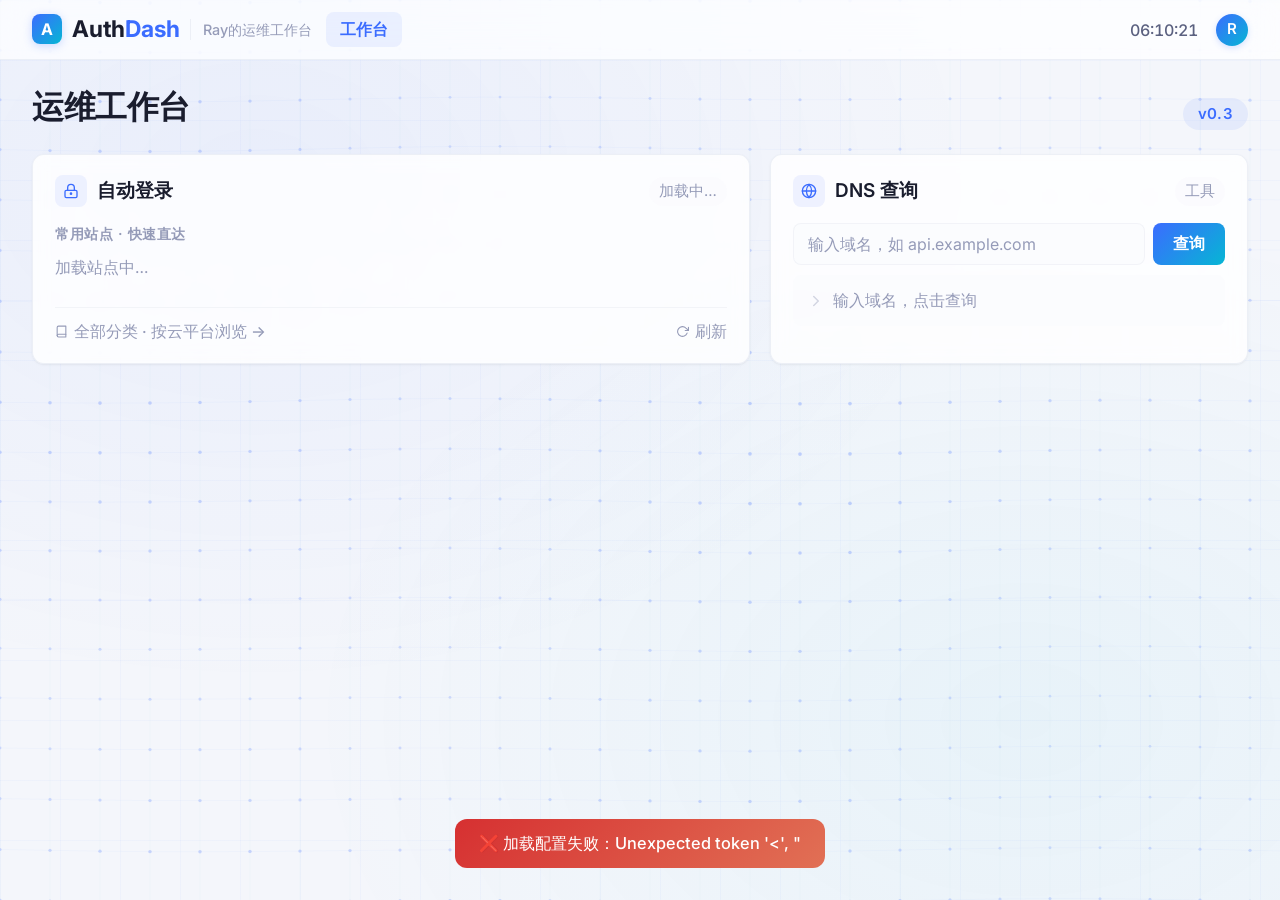
==== commit e25c18cb: "保留自动登录和dns查询" ====
--- a/templates/index.html
+++ b/templates/index.html
@@ -20,6 +20,9 @@
         <div class="logo-icon">A</div>
         <span>Auth<span class="accent-text">Dash</span></span>
         <div class="logo-sub">Ray的运维工作台</div>
+      </div>
+      <div class="nav-tabs">
+        <div class="nav-tab active" data-view="dashboard">工作台</div>
       </div>
     </div>
     <div class="topbar-right">
--- a/static/style.css
+++ b/static/style.css
@@ -511,3 +511,17 @@
   .topbar { padding: 0 16px; }
   .page-header-left { flex-direction: column; align-items: flex-start; gap: 8px; }
 }
+
+/* ===== Nav Tabs ===== */
+.nav-tabs { display: flex; gap: 2px; }
+.nav-tab {
+  padding: 6px 14px; border-radius: 8px;
+  font-size: 0.78rem; font-weight: 500;
+  color: var(--text-muted); cursor: pointer; user-select: none;
+  transition: all 0.15s;
+}
+.nav-tab:hover { background: var(--accent-bg); color: var(--accent); }
+.nav-tab.active { background: var(--accent-bg); color: var(--accent); font-weight: 600; }
+
+
+
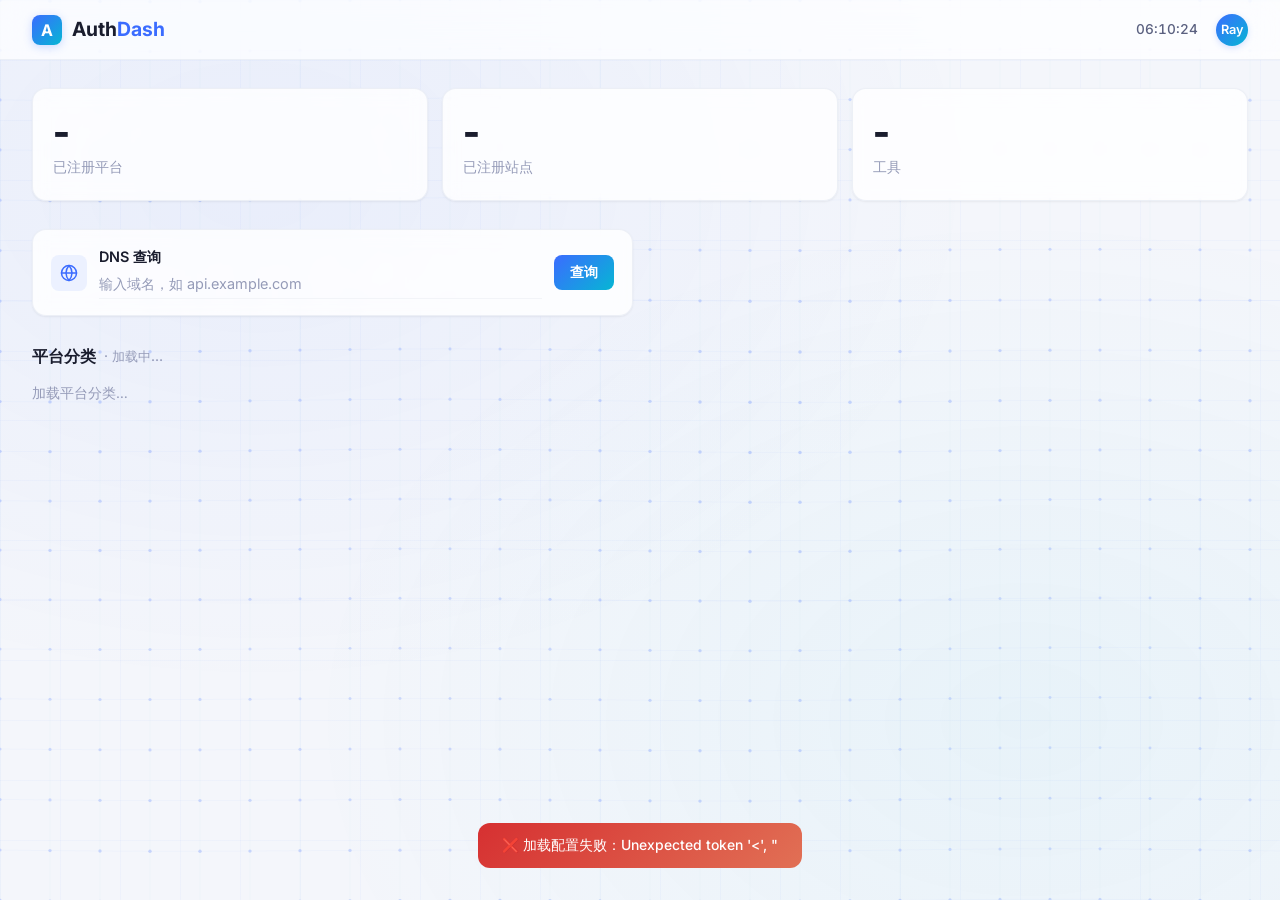
==== commit a5178b77: "重构UI布局 + 修复Playwright跨线程问题 - 移除首信云VPN登录站点 - 重新设计首页布局：统计行、工具条、平台网格（3列） - 删除自动登录卡片、子页面、版本号、冗余导航 - 顶部栏精" ====
--- a/templates/index.html
+++ b/templates/index.html
@@ -19,15 +19,11 @@
       <div class="logo">
         <div class="logo-icon">A</div>
         <span>Auth<span class="accent-text">Dash</span></span>
-        <div class="logo-sub">Ray的运维工作台</div>
-      </div>
-      <div class="nav-tabs">
-        <div class="nav-tab active" data-view="dashboard">工作台</div>
       </div>
     </div>
     <div class="topbar-right">
       <span class="topbar-time" id="clock">--:--:--</span>
-      <div class="topbar-avatar">R</div>
+      <div class="topbar-avatar">Ray</div>
     </div>
   </header>
 
@@ -36,89 +32,44 @@
 
     <!-- ===== View: Dashboard ===== -->
     <div id="view-dashboard" class="view active">
-      <div class="page-header">
-        <div>
-          <h1 class="page-title">运维工作台</h1>
-          <p class="page-sub"></p>
+
+      <!-- Stats row -->
+      <div class="stats-row">
+        <div class="stat-card">
+          <div class="stat-num" id="stat-platforms">-</div>
+          <div class="stat-label">已注册平台</div>
         </div>
-        <div class="page-header-right">
-          <span class="badge">v0.3</span>
+        <div class="stat-card">
+          <div class="stat-num" id="stat-sites">-</div>
+          <div class="stat-label">已注册站点</div>
         </div>
-      </div>
-
-      <div class="grid">
-        <!-- Auto-Login -->
-        <div class="card" id="card-autologin">
-          <div class="card-header">
-            <div class="card-title-group">
-              <div class="card-icon">
-                <svg viewBox="0 0 24 24" fill="none" stroke="currentColor" stroke-width="2" stroke-linecap="round" stroke-linejoin="round"><rect x="3" y="11" width="18" height="11" rx="2" ry="2"/><path d="M7 11V7a5 5 0 0110 0v4"/><circle cx="12" cy="16" r="1"/></svg>
-              </div>
-              <div class="card-title">自动登录</div>
-            </div>
-            <span class="card-count" id="autologin-count">加载中…</span>
+        <div class="stat-card">
+          <div class="stat-num" id="stat-tools">-</div>
+          <div class="stat-label">工具</div>
+        </div>
+      </div>
+
+      <!-- DNS tool -->
+      <div class="tools-row">
+        <div class="tool-card">
+          <div class="tool-icon">
+            <svg viewBox="0 0 24 24" fill="none" stroke="currentColor" stroke-width="2" stroke-linecap="round" stroke-linejoin="round"><circle cx="12" cy="12" r="10"/><path d="M2 12h20"/><path d="M12 2a15.3 15.3 0 014 10 15.3 15.3 0 01-4 10 15.3 15.3 0 01-4-10 15.3 15.3 0 014-10z"/></svg>
           </div>
-          <div class="section-label-sm">常用站点 · 快速直达</div>
-          <div class="site-chips" id="site-chips">
-            <div class="loading-pulse">加载站点中…</div>
+          <div class="tool-body">
+            <div class="tool-name">DNS 查询</div>
+            <input type="text" id="dns-input" placeholder="输入域名，如 api.example.com">
           </div>
-          <div class="card-footer-link">
-            <a id="btn-show-sites">
-              <svg width="14" height="14" viewBox="0 0 24 24" fill="none" stroke="currentColor" stroke-width="2" stroke-linecap="round" stroke-linejoin="round"><path d="M4 19.5A2.5 2.5 0 016.5 17H20"/><path d="M6.5 2H20v20H6.5A2.5 2.5 0 014 19.5v-15A2.5 2.5 0 016.5 2z"/></svg>
-              全部分类 · 按云平台浏览 →
-            </a>
-            <a id="btn-refresh">
-              <svg width="14" height="14" viewBox="0 0 24 24" fill="none" stroke="currentColor" stroke-width="2" stroke-linecap="round" stroke-linejoin="round"><polyline points="23 4 23 10 17 10"/><path d="M20.49 15a9 9 0 11-2.12-9.36L23 10"/></svg>
-              刷新
-            </a>
-          </div>
+          <button class="btn-primary" id="dns-btn" style="padding:8px 16px;font-size:0.82rem;">查询</button>
         </div>
-
-        <!-- DNS Query -->
-        <div class="card">
-          <div class="card-header">
-            <div class="card-title-group">
-              <div class="card-icon">
-                <svg viewBox="0 0 24 24" fill="none" stroke="currentColor" stroke-width="2" stroke-linecap="round" stroke-linejoin="round"><circle cx="12" cy="12" r="10"/><path d="M2 12h20"/><path d="M12 2a15.3 15.3 0 014 10 15.3 15.3 0 01-4 10 15.3 15.3 0 01-4-10 15.3 15.3 0 014-10z"/></svg>
-              </div>
-              <div class="card-title">DNS 查询</div>
-            </div>
-            <span class="card-count">工具</span>
-          </div>
-          <div class="dns-input-row">
-            <input type="text" id="dns-input" placeholder="输入域名，如 api.example.com">
-            <button class="btn-primary" id="dns-btn">查询</button>
-          </div>
-          <div class="dns-result" id="dns-result">
-            <div class="placeholder">
-              <svg width="18" height="18" viewBox="0 0 24 24" fill="none" stroke="currentColor" stroke-width="2" stroke-linecap="round" stroke-linejoin="round"><polyline points="9 18 15 12 9 6"/></svg>
-              <span>输入域名，点击查询</span>
-            </div>
-          </div>
-        </div>
-      </div>
-    </div>
-
-    <!-- ===== View: Site List ===== -->
-    <div id="view-sites" class="view">
-      <div class="page-header">
-        <div class="page-header-left">
-          <a class="back-btn" id="btn-back-dashboard">
-            <svg width="18" height="18" viewBox="0 0 24 24" fill="none" stroke="currentColor" stroke-width="2" stroke-linecap="round" stroke-linejoin="round"><polyline points="15 18 9 12 15 6"/></svg>
-            返回工作台
-          </a>
-          <div>
-            <h1 class="page-title">自动登录</h1>
-            <p class="page-sub">选择站点 · 自动填充凭证</p>
-          </div>
-        </div>
-        <div class="page-header-right">
-          <span class="badge" id="sites-count-badge">-- 站点</span>
-        </div>
-      </div>
-
-      <div class="regions" id="site-regions">
-        <div class="loading-pulse">加载站点列表…</div>
+      </div>
+      <div id="dns-result" class="dns-result"></div>
+
+      <!-- Platform grid -->
+      <div class="section-label">
+        平台分类 <span class="count" id="platform-count">· 加载中…</span>
+      </div>
+      <div class="platform-grid" id="platform-grid">
+        <div class="loading-pulse">加载平台分类…</div>
       </div>
     </div>
 
@@ -169,7 +120,6 @@
   function update() {
     time += 0.005;
 
-    // Phase 1: compute target Z
     for (const p of points) {
       const dx = p.ox - W / 2;
       const dy = p.oy - H / 2;
@@ -193,7 +143,6 @@
       }
     }
 
-    // Phase 2: neighbour coupling
     for (let r = 0; r <= rows; r++) {
       for (let c = 0; c <= cols; c++) {
         const p = points[r * (cols + 1) + c];
@@ -207,14 +156,12 @@
       }
     }
 
-    // Phase 3: spring physics
     for (const p of points) {
       p.vz += (p.targetZ - p.z) * 0.06;
       p.vz *= 0.94;
       p.z += p.vz;
     }
 
-    // Update ripples
     for (let i = ripples.length - 1; i >= 0; i--) {
       ripples[i].radius += ripples[i].speed;
       ripples[i].strength *= 0.996;
@@ -227,7 +174,6 @@
   function draw() {
     ctx.clearRect(0, 0, W, H);
 
-    // Connections
     for (let r = 0; r < rows; r++) {
       for (let c = 0; c < cols; c++) {
         const idx = r * (cols + 1) + c;
@@ -260,7 +206,6 @@
       }
     }
 
-    // Points
     for (const p of points) {
       const opacity = 0.3 + (p.z + 6) / 18 * 0.4;
       const size = 1.2 + (p.z + 6) / 18 * 1.2;
@@ -342,23 +287,6 @@
 tick(); setInterval(tick, 1000);
 
 // ===== ===== ===== ===== ===== ===== ===== =====
-//  View Switching
-// ===== ===== ===== ===== ===== ===== ===== =====
-function showView(name) {
-  document.querySelectorAll('.view').forEach(v => v.classList.remove('active'));
-  document.getElementById('view-' + name).classList.add('active');
-}
-
-document.getElementById('btn-show-sites').addEventListener('click', () => {
-  renderSiteList();
-  showView('sites');
-});
-
-document.getElementById('btn-back-dashboard').addEventListener('click', () => {
-  showView('dashboard');
-});
-
-// ===== ===== ===== ===== ===== ===== ===== =====
 //  Load Config & Render Dashboard
 // ===== ===== ===== ===== ===== ===== ===== =====
 async function loadConfig() {
@@ -372,132 +300,78 @@
 }
 
 function renderDashboard() {
-  let totalSites = 0;
-  const allChips = [];
-
+  // — Stats —
+  let platformCount = 0;
+  let siteCount = 0;
   for (const region of configData) {
-    for (const site of (region.sites || [])) {
-      if (site.type === 'app') continue;
-      totalSites++;
-      allChips.push({
-        sid: site.id,
-        sname: site.name || site.id,
-        rid: region.id,
-        color: REGION_COLORS[region.id] || '#8892a8',
-        rlabel: REGION_LABELS[region.id] || region.id,
-      });
-    }
-  }
-
-  document.getElementById('autologin-count').textContent = configData.length + ' 平台 · ' + totalSites + ' 站点';
-
-  const chipsContainer = document.getElementById('site-chips');
-  chipsContainer.innerHTML = '';
-  const maxChips = 8;
-  allChips.forEach((ch, i) => {
-    const div = document.createElement('div');
-    div.className = 'site-chip' + (i >= maxChips ? ' chip-hidden' : '');
-    div.innerHTML = `<span class="chip-dot" style="background:${ch.color}"></span>
-      ${escapeHtml(ch.sname)}
-      <span class="region-tag">${escapeHtml(ch.rlabel)}</span>`;
-    div.addEventListener('click', () => doLogin(ch.sid));
-    chipsContainer.appendChild(div);
-  });
-  if (allChips.length > maxChips) {
-    const more = document.createElement('div');
-    more.className = 'site-chip chip-more';
-    more.textContent = `+${allChips.length - maxChips} 更多`;
-    more.addEventListener('click', () => {
-      renderSiteList();
-      showView('sites');
-    });
-    chipsContainer.appendChild(more);
-  }
-}
-
-// ===== ===== ===== ===== ===== ===== ===== =====
-//  Site List View
-// ===== ===== ===== ===== ===== ===== ===== =====
-function renderSiteList(highlightId) {
-  const container = document.getElementById('site-regions');
-  container.innerHTML = '';
-
-  let total = 0;
+    const webSites = (region.sites || []).filter(s => s.type !== 'app');
+    if (webSites.length > 0) platformCount++;
+    siteCount += webSites.length;
+  }
+  document.getElementById('stat-platforms').textContent = platformCount;
+  document.getElementById('stat-sites').textContent = siteCount;
+  document.getElementById('stat-tools').textContent = '1';
+
+  // — Platform grid —
+  const grid = document.getElementById('platform-grid');
+  grid.innerHTML = '';
+
   for (const region of configData) {
-    const sites = region.sites || [];
-    const webSites = sites.filter(s => s.type !== 'app');
-    if (webSites.length === 0) continue;
-    total += webSites.length;
-
-    const isHighlight = highlightId && region.id === highlightId;
-    const section = document.createElement('div');
-    section.className = 'region' + (isHighlight ? ' region-highlight' : '');
-    section.dataset.regionId = region.id;
+    const webSites = (region.sites || []).filter(s => s.type !== 'app');
+    const isEmpty = webSites.length === 0;
 
     const color = REGION_COLORS[region.id] || '#8892a8';
     const rname = region.name || region.id;
 
-    let cardsHtml = '';
-    for (const site of webSites) {
-      const sid = escapeHtml(site.id);
-      const sname = escapeHtml(site.name || sid);
-      const isOrange = site.color === 'orange' ? ' card-orange' : '';
-      cardsHtml += `<div class="card${isOrange}" data-site-id="${sid}" data-type="web">
-        <div class="card-body">
-          <div class="card-title">${sname}</div>
-        </div>
-      </div>`;
-    }
-
-    section.innerHTML = `
-      <div class="region-header" data-region="${region.id}">
-        <h2><span class="region-dot" style="background:${color}"></span> ${escapeHtml(rname)}</h2>
-        <div class="region-header-right">
-          <span class="region-count">${webSites.length} 站点</span>
-          <span class="region-arrow" id="arrow-${region.id}">▼</span>
-        </div>
-      </div>
-      <div class="region-content" id="region-${region.id}">
-        <div class="grid-sites">${cardsHtml}</div>
-      </div>`;
-
-    container.appendChild(section);
-
-    const header = section.querySelector('.region-header');
-    header.addEventListener('click', () => {
-      const content = document.getElementById('region-' + region.id);
-      const arrow = document.getElementById('arrow-' + region.id);
-      const collapsed = content.classList.toggle('collapsed');
-      arrow.textContent = collapsed ? '▶' : '▼';
-    });
-  }
-
-  document.getElementById('sites-count-badge').textContent = total + ' 站点';
-
-  if (highlightId) {
-    const target = document.getElementById('region-' + highlightId);
-    if (target) target.scrollIntoView({ behavior: 'smooth', block: 'start' });
-  }
-
-  attachCardHandlers();
-}
-
-function attachCardHandlers() {
-  document.querySelectorAll('#view-sites .card').forEach(card => {
-    card.addEventListener('click', async () => {
-      if (card.classList.contains('loading')) return;
-      const siteId = card.dataset.siteId;
-      await doLogin(siteId);
+    const card = document.createElement('div');
+    card.className = 'platform-card' + (isEmpty ? ' empty' : '');
+    card.dataset.regionId = region.id;
+
+    let sitesHtml = '';
+    if (!isEmpty) {
+      for (const site of webSites) {
+        const sid = escapeHtml(site.id);
+        const sname = escapeHtml(site.name || sid);
+        const initial = sname.charAt(0);
+        sitesHtml += `<div class="site-item" data-site-id="${sid}">
+          <span class="si-icon">${escapeHtml(initial)}</span>
+          <span class="si-label">${sname}</span>
+        </div>`;
+      }
+    }
+
+    card.innerHTML = `
+      <div class="pf-header">
+        <span class="platform-dot" style="background:${color}"></span>
+        <span class="pf-name">${escapeHtml(rname)}</span>
+        <span class="pf-count">${webSites.length}</span>
+      </div>
+      ${sitesHtml ? `<div class="pf-sites">${sitesHtml}</div>` : ''}`;
+
+    grid.appendChild(card);
+  }
+
+  // — Attach login handlers —
+  grid.querySelectorAll('.site-item').forEach(el => {
+    el.addEventListener('click', async () => {
+      if (el.classList.contains('loading')) return;
+      el.classList.add('loading');
+      await doLogin(el.dataset.siteId);
+      el.classList.remove('loading');
     });
   });
+
+  // — Update platform count label —
+  document.getElementById('platform-count').textContent =
+    '· ' + platformCount + ' 个平台 · ' + siteCount + ' 个站点';
 }
 
 // ===== ===== ===== ===== ===== ===== ===== =====
 //  Login
 // ===== ===== ===== ===== ===== ===== ===== =====
 async function doLogin(siteId) {
-  const cards = document.querySelectorAll(`.card[data-site-id="${siteId}"]`);
-  cards.forEach(c => c.classList.add('loading'));
+  const items = document.querySelectorAll(`.site-item[data-site-id="${siteId}"]`);
+  items.forEach(el => el.style.opacity = '0.5');
 
   try {
     const resp = await fetch('/api/login/' + encodeURIComponent(siteId), { method: 'POST' });
@@ -510,7 +384,7 @@
   } catch (e) {
     showToast('❌ 网络错误：' + e.message, 'error');
   } finally {
-    cards.forEach(c => c.classList.remove('loading'));
+    items.forEach(el => el.style.opacity = '');
   }
 }
 
@@ -560,12 +434,6 @@
   if (e.key === 'Enter') doDnsQuery();
 });
 
-// Refresh button
-document.getElementById('btn-refresh').addEventListener('click', () => {
-  renderDashboard();
-  showToast('🔄 已刷新', 'success');
-});
-
 // ===== ===== ===== ===== ===== ===== ===== =====
 //  Init
 // ===== ===== ===== ===== ===== ===== ===== =====
--- a/static/style.css
+++ b/static/style.css
@@ -24,7 +24,7 @@
 }
 
 *, *::before, *::after { box-sizing: border-box; margin: 0; padding: 0; }
-html { font-size: 20px; }
+html { font-size: 17px; }
 body {
   font-family: 'Inter', -apple-system, 'Segoe UI', Roboto, sans-serif;
   background: var(--bg);
@@ -523,5 +523,149 @@
 .nav-tab:hover { background: var(--accent-bg); color: var(--accent); }
 .nav-tab.active { background: var(--accent-bg); color: var(--accent); font-weight: 600; }
 
-
-
+/* ===== Stats Row ===== */
+.stats-row {
+  display: grid;
+  grid-template-columns: repeat(3, 1fr);
+  gap: 14px;
+  margin-bottom: 28px;
+}
+.stat-card {
+  background: var(--bg-card);
+  border: 1px solid var(--border);
+  border-radius: 14px;
+  padding: 22px 20px;
+  backdrop-filter: blur(8px);
+  -webkit-backdrop-filter: blur(8px);
+  box-shadow: var(--shadow-sm);
+}
+.stat-card .stat-num {
+  font-size: 2.2rem;
+  font-weight: 800;
+  color: var(--text);
+  line-height: 1.1;
+}
+.stat-card .stat-label {
+  font-size: 0.85rem;
+  color: var(--text-muted);
+  margin-top: 4px;
+}
+
+/* ===== Tools Row ===== */
+.tools-row {
+  display: grid;
+  grid-template-columns: 1fr 1fr;
+  gap: 14px;
+  margin-bottom: 28px;
+}
+.tool-card {
+  background: var(--bg-card);
+  border: 1px solid var(--border);
+  border-radius: 14px;
+  padding: 16px 18px;
+  backdrop-filter: blur(8px);
+  -webkit-backdrop-filter: blur(8px);
+  box-shadow: var(--shadow-sm);
+  display: flex; align-items: center; gap: 12px;
+}
+.tool-card .tool-icon {
+  width: 36px; height: 36px;
+  background: var(--accent-bg);
+  border-radius: 8px;
+  display: flex; align-items: center; justify-content: center;
+  flex-shrink: 0;
+}
+.tool-card .tool-icon svg { width: 18px; height: 18px; color: var(--accent); }
+.tool-card .tool-body { flex: 1; }
+.tool-card .tool-name { font-size: 0.85rem; font-weight: 600; margin-bottom: 2px; }
+.tool-card input {
+  width: 100%; padding: 6px 0;
+  border: none; border-bottom: 1px solid var(--border-light);
+  font-size: 0.85rem; font-family: inherit;
+  outline: none; background: transparent;
+  transition: border-color 0.15s;
+}
+.tool-card input:focus { border-bottom-color: var(--accent); }
+.tool-card input::placeholder { color: var(--text-muted); }
+
+.dns-result:empty { display: none; }
+
+/* ===== Section Label ===== */
+.section-label {
+  font-size: 0.95rem; font-weight: 700;
+  margin-bottom: 14px;
+  display: flex; align-items: center; gap: 8px;
+}
+.section-label .count {
+  font-size: 0.78rem; font-weight: 500;
+  color: var(--text-muted);
+}
+
+/* ===== Platform Grid ===== */
+.platform-grid {
+  display: grid;
+  grid-template-columns: repeat(3, 1fr);
+  gap: 14px;
+}
+.platform-card {
+  background: var(--bg-card);
+  border: 1px solid var(--border);
+  border-radius: 14px;
+  padding: 18px 18px 14px;
+  backdrop-filter: blur(8px);
+  -webkit-backdrop-filter: blur(8px);
+  box-shadow: var(--shadow-sm);
+}
+.platform-card .pf-header {
+  display: flex; align-items: center; gap: 8px;
+  margin-bottom: 12px;
+  padding-bottom: 10px;
+  border-bottom: 1px solid var(--border-light);
+}
+.platform-dot { width: 9px; height: 9px; border-radius: 50%; flex-shrink: 0; }
+.platform-card .pf-name { font-size: 0.88rem; font-weight: 600; flex: 1; }
+.platform-card .pf-count {
+  font-size: 0.72rem; color: var(--text-muted);
+  font-weight: 500;
+}
+.platform-card .pf-sites {
+  display: flex; flex-direction: column; gap: 6px;
+}
+.site-item {
+  padding: 8px 10px;
+  border-radius: 8px;
+  font-size: 0.82rem; font-weight: 500;
+  color: var(--text-secondary);
+  cursor: pointer;
+  transition: all 0.12s;
+  display: flex; align-items: center; gap: 8px;
+}
+.site-item:hover {
+  background: var(--accent-bg);
+  color: var(--accent);
+}
+.site-item .si-icon {
+  width: 22px; height: 22px;
+  background: var(--accent-bg);
+  border-radius: 5px;
+  display: flex; align-items: center; justify-content: center;
+  font-size: 0.65rem; color: var(--accent); font-weight: 700;
+  flex-shrink: 0;
+}
+.site-item .si-label { flex: 1; }
+
+.platform-card.empty { opacity: 0.45; }
+
+/* ===== Responsive ===== */
+@media (max-width: 860px) {
+  .stats-row { grid-template-columns: repeat(2, 1fr); }
+  .tools-row { grid-template-columns: 1fr; }
+  .platform-grid { grid-template-columns: repeat(2, 1fr); }
+}
+@media (max-width: 540px) {
+  .stats-row { grid-template-columns: 1fr; }
+  .platform-grid { grid-template-columns: 1fr; }
+}
+
+
+
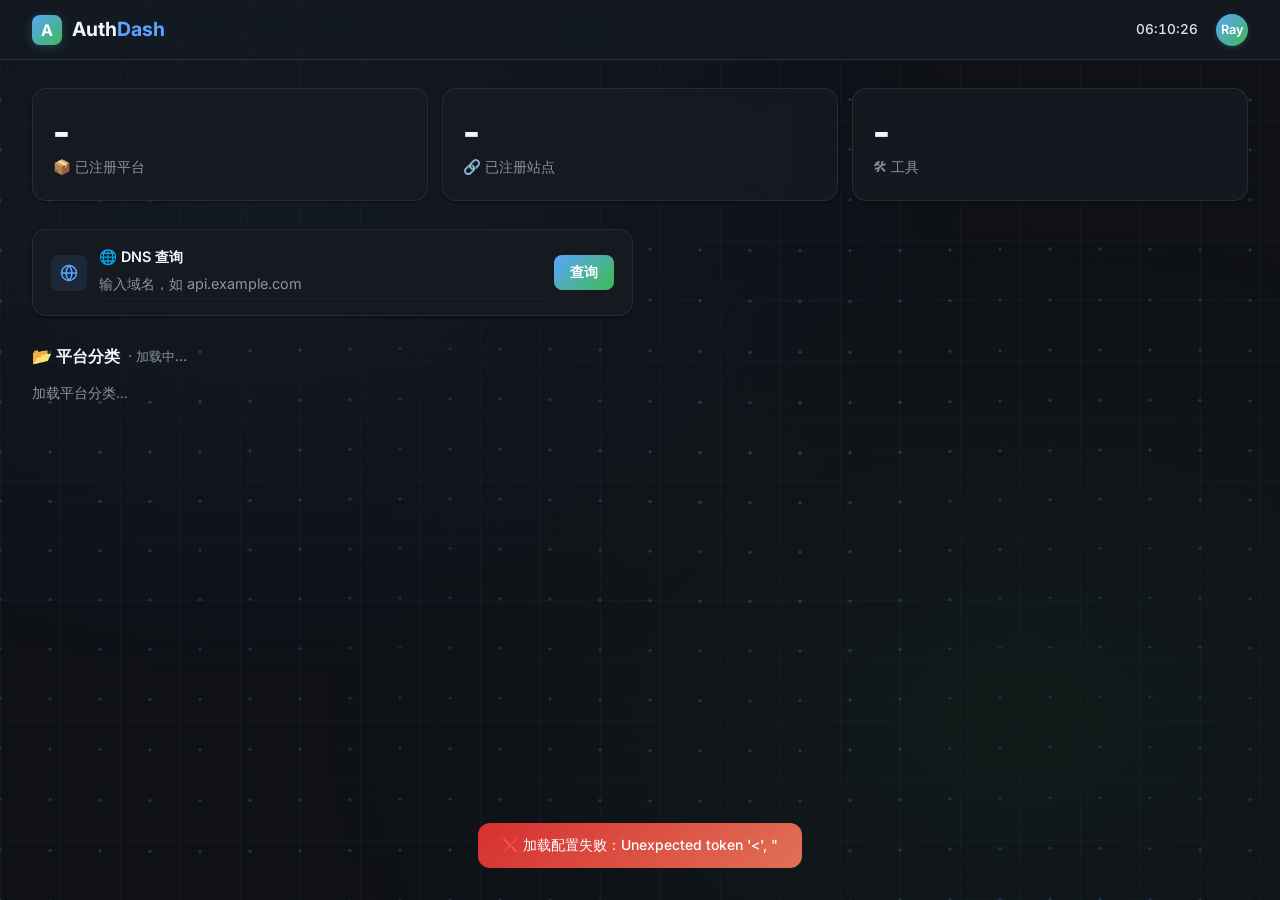
==== commit ec7e4fa9: "暗色科技风主题实装 - CSS变量整体切换为暗色：#0f1117背景，#161b22卡片，#58a6ff主色 - 添加暗色网格背景（body::after，60px 暗蓝网格） - 更新wave ca" ====
--- a/templates/index.html
+++ b/templates/index.html
@@ -37,15 +37,15 @@
       <div class="stats-row">
         <div class="stat-card">
           <div class="stat-num" id="stat-platforms">-</div>
-          <div class="stat-label">已注册平台</div>
+          <div class="stat-label">📦 已注册平台</div>
         </div>
         <div class="stat-card">
           <div class="stat-num" id="stat-sites">-</div>
-          <div class="stat-label">已注册站点</div>
+          <div class="stat-label">🔗 已注册站点</div>
         </div>
         <div class="stat-card">
           <div class="stat-num" id="stat-tools">-</div>
-          <div class="stat-label">工具</div>
+          <div class="stat-label">🛠 工具</div>
         </div>
       </div>
 
@@ -56,7 +56,7 @@
             <svg viewBox="0 0 24 24" fill="none" stroke="currentColor" stroke-width="2" stroke-linecap="round" stroke-linejoin="round"><circle cx="12" cy="12" r="10"/><path d="M2 12h20"/><path d="M12 2a15.3 15.3 0 014 10 15.3 15.3 0 01-4 10 15.3 15.3 0 01-4-10 15.3 15.3 0 014-10z"/></svg>
           </div>
           <div class="tool-body">
-            <div class="tool-name">DNS 查询</div>
+            <div class="tool-name">🌐 DNS 查询</div>
             <input type="text" id="dns-input" placeholder="输入域名，如 api.example.com">
           </div>
           <button class="btn-primary" id="dns-btn" style="padding:8px 16px;font-size:0.82rem;">查询</button>
@@ -66,7 +66,7 @@
 
       <!-- Platform grid -->
       <div class="section-label">
-        平台分类 <span class="count" id="platform-count">· 加载中…</span>
+        📂 平台分类 <span class="count" id="platform-count">· 加载中…</span>
       </div>
       <div class="platform-grid" id="platform-grid">
         <div class="loading-pulse">加载平台分类…</div>
@@ -187,7 +187,7 @@
           ctx.beginPath();
           ctx.moveTo(p.ox, p.oy + p.z);
           ctx.lineTo(pr.ox, pr.oy + pr.z);
-          ctx.strokeStyle = `rgba(59,108,255,${op * 0.2})`;
+          ctx.strokeStyle = `rgba(88,166,255,${op * 0.2})`;
           ctx.lineWidth = 0.5;
           ctx.stroke();
         }
@@ -199,7 +199,7 @@
           ctx.beginPath();
           ctx.moveTo(p.ox, p.oy + p.z);
           ctx.lineTo(pd.ox, pd.oy + pd.z);
-          ctx.strokeStyle = `rgba(6,182,212,${op * 0.17})`;
+          ctx.strokeStyle = `rgba(63,185,80,${op * 0.17})`;
           ctx.lineWidth = 0.5;
           ctx.stroke();
         }
@@ -211,7 +211,7 @@
       const size = 1.2 + (p.z + 6) / 18 * 1.2;
       ctx.beginPath();
       ctx.arc(p.ox, p.oy + p.z, size, 0, Math.PI * 2);
-      ctx.fillStyle = `rgba(59,108,255,${opacity * 0.5})`;
+      ctx.fillStyle = `rgba(88,166,255,${opacity * 0.5})`;
       ctx.fill();
     }
   }
--- a/static/style.css
+++ b/static/style.css
@@ -1,23 +1,23 @@
 /* ============================================================
-   AuthDash — Light Tech Theme
+   AuthDash — Dark Tech Theme
    ============================================================ */
 :root {
-  --bg: #f4f6fb;
-  --bg-card: rgba(255,255,255,0.82);
-  --bg-elevated: rgba(250,251,254,0.8);
-  --bg-glass: rgba(255,255,255,0.72);
-  --border: rgba(226,230,240,0.6);
-  --border-light: rgba(238,240,246,0.7);
-  --text: #1a1d2e;
-  --text-secondary: #5b6180;
-  --text-muted: #959bb8;
-  --accent: #3b6cff;
-  --accent-light: #6b8fff;
-  --accent-bg: rgba(59,108,255,0.08);
-  --gradient-1: #3b6cff;
-  --gradient-2: #06b6d4;
-  --shadow-sm: 0 1px 3px rgba(0,0,0,0.04), 0 1px 2px rgba(0,0,0,0.03);
-  --shadow-md: 0 4px 16px rgba(0,0,0,0.05), 0 2px 8px rgba(0,0,0,0.03);
+  --bg: #0f1117;
+  --bg-card: rgba(22,27,34,0.88);
+  --bg-elevated: rgba(22,27,34,0.92);
+  --bg-glass: rgba(22,27,34,0.85);
+  --border: rgba(48,54,61,0.7);
+  --border-light: rgba(33,38,45,0.8);
+  --text: #f0f6fc;
+  --text-secondary: #e1e4e8;
+  --text-muted: #8b949e;
+  --accent: #58a6ff;
+  --accent-light: #79c0ff;
+  --accent-bg: rgba(88,166,255,0.1);
+  --gradient-1: #58a6ff;
+  --gradient-2: #3fb950;
+  --shadow-sm: 0 1px 3px rgba(0,0,0,0.3), 0 1px 2px rgba(0,0,0,0.2);
+  --shadow-md: 0 4px 16px rgba(0,0,0,0.4), 0 2px 8px rgba(0,0,0,0.25);
   --radius: 12px;
   --radius-lg: 18px;
   --radius-full: 999px;
@@ -38,7 +38,7 @@
 ::-webkit-scrollbar { width: 4px; }
 ::-webkit-scrollbar-track { background: transparent; }
 ::-webkit-scrollbar-thumb { background: var(--border); border-radius: 4px; }
-::selection { background: rgba(59,108,255,0.15); }
+::selection { background: rgba(88,166,255,0.15); }
 
 /* ===== Body background ===== */
 body::before {
@@ -46,8 +46,8 @@
   position: fixed;
   inset: 0;
   background-image:
-    radial-gradient(ellipse at 20% 20%, rgba(59,108,255,0.06) 0%, transparent 50%),
-    radial-gradient(ellipse at 80% 80%, rgba(6,182,212,0.05) 0%, transparent 50%);
+    radial-gradient(ellipse at 20% 20%, rgba(88,166,255,0.06) 0%, transparent 50%),
+    radial-gradient(ellipse at 80% 80%, rgba(63,185,80,0.05) 0%, transparent 50%);
   pointer-events: none;
   z-index: 0;
 }
@@ -55,8 +55,8 @@
   content: '';
   position: fixed;
   inset: 0;
-  background-image: linear-gradient(rgba(59,108,255,0.03) 1px, transparent 1px),
-                    linear-gradient(90deg, rgba(59,108,255,0.03) 1px, transparent 1px);
+  background-image: linear-gradient(rgba(88,166,255,0.04) 1px, transparent 1px),
+                    linear-gradient(90deg, rgba(88,166,255,0.04) 1px, transparent 1px);
   background-size: 60px 60px;
   pointer-events: none;
   z-index: 0;
@@ -100,7 +100,7 @@
   border-radius: 8px;
   display: flex; align-items: center; justify-content: center;
   color: #fff; font-size: 16px; font-weight: 700;
-  box-shadow: 0 2px 8px rgba(59,108,255,0.25);
+  box-shadow: 0 2px 8px rgba(88,166,255,0.25);
   flex-shrink: 0;
 }
 .accent-text { color: var(--accent); }
@@ -121,7 +121,7 @@
   background: linear-gradient(135deg, var(--gradient-1), var(--gradient-2));
   display: flex; align-items: center; justify-content: center;
   color: #fff; font-size: 0.75rem; font-weight: 600;
-  box-shadow: 0 2px 6px rgba(59,108,255,0.2);
+  box-shadow: 0 2px 6px rgba(88,166,255,0.2);
   flex-shrink: 0;
 }
 
@@ -232,7 +232,7 @@
 .site-chip {
   display: inline-flex; align-items: center; gap: 6px;
   padding: 7px 14px;
-  background: rgba(250,251,254,0.7);
+  background: var(--bg-elevated);
   border: 1px solid var(--border-light);
   border-radius: var(--radius-full);
   font-size: 0.78rem; font-weight: 500;
@@ -244,7 +244,7 @@
   border-color: var(--accent);
   color: var(--accent);
   background: var(--accent-bg);
-  box-shadow: 0 0 0 3px rgba(59,108,255,0.08);
+  box-shadow: 0 0 0 3px rgba(88,166,255,0.08);
 }
 .site-chip.chip-hidden { display: none; }
 .site-chip.chip-more {
@@ -257,7 +257,7 @@
 .site-chip .region-tag {
   font-size: 0.6rem; font-weight: 500;
   padding: 1px 6px;
-  background: rgba(255,255,255,0.6);
+  background: var(--bg-elevated);
   border-radius: 4px;
   color: var(--text-muted);
   white-space: nowrap;
@@ -297,7 +297,7 @@
 .qa-btn {
   display: flex; align-items: center; gap: 6px;
   padding: 8px 14px;
-  background: rgba(250,251,254,0.7);
+  background: var(--bg-elevated);
   border: 1px solid var(--border-light);
   border-radius: 8px;
   font-size: 0.78rem; font-weight: 500;
@@ -319,13 +319,13 @@
   border: 1px solid var(--border-light);
   border-radius: 8px;
   font-size: 0.8rem; font-family: inherit;
-  background: rgba(250,251,254,0.7);
+  background: var(--bg-elevated);
   color: var(--text);
   outline: none;
   transition: border-color 0.15s;
 }
 .dns-input-row input::placeholder { color: var(--text-muted); }
-.dns-input-row input:focus { border-color: var(--accent); box-shadow: 0 0 0 3px rgba(59,108,255,0.08); }
+.dns-input-row input:focus { border-color: var(--accent); box-shadow: 0 0 0 3px rgba(88,166,255,0.08); }
 
 .btn-primary {
   padding: 10px 20px;
@@ -341,7 +341,7 @@
 }
 .btn-primary:hover {
   opacity: 0.9;
-  box-shadow: 0 4px 12px rgba(59,108,255,0.3);
+  box-shadow: 0 4px 12px rgba(88,166,255,0.3);
 }
 .btn-primary:active { opacity: 0.85; }
 
@@ -349,7 +349,7 @@
 .dns-type-pill {
   padding: 4px 12px; border-radius: 6px;
   font-size: 0.75rem; font-weight: 500;
-  background: rgba(250,251,254,0.7);
+  background: var(--bg-elevated);
   color: var(--text-muted);
   cursor: pointer; user-select: none;
   transition: all 0.15s;
@@ -366,7 +366,7 @@
   font-weight: 600;
 }
 .dns-result {
-  background: rgba(250,251,254,0.6);
+  background: var(--bg-elevated);
   border-radius: 8px;
   padding: 12px 14px;
   min-height: 44px;
@@ -409,8 +409,8 @@
 }
 .region:hover { border-color: var(--border); }
 .region-highlight {
-  border-color: rgba(59,108,255,0.2);
-  box-shadow: 0 0 20px rgba(59,108,255,0.05);
+  border-color: rgba(88,166,255,0.2);
+  box-shadow: 0 0 20px rgba(88,166,255,0.05);
 }
 
 .region-header {
@@ -446,7 +446,7 @@
 /* Site Cards in List View */
 #view-sites .card {
   position: relative;
-  background: rgba(250,251,254,0.6);
+  background: var(--bg-elevated);
   border: 1px solid var(--border-light);
   border-radius: var(--radius);
   padding: 14px 16px;
@@ -478,7 +478,7 @@
 .card.loading::after {
   content: ''; position: absolute;
   width: 18px; height: 18px;
-  border: 2px solid rgba(59,108,255,0.15);
+  border: 2px solid rgba(88,166,255,0.15);
   border-top-color: var(--accent);
   border-radius: 50%;
   animation: spin 0.6s linear infinite;
